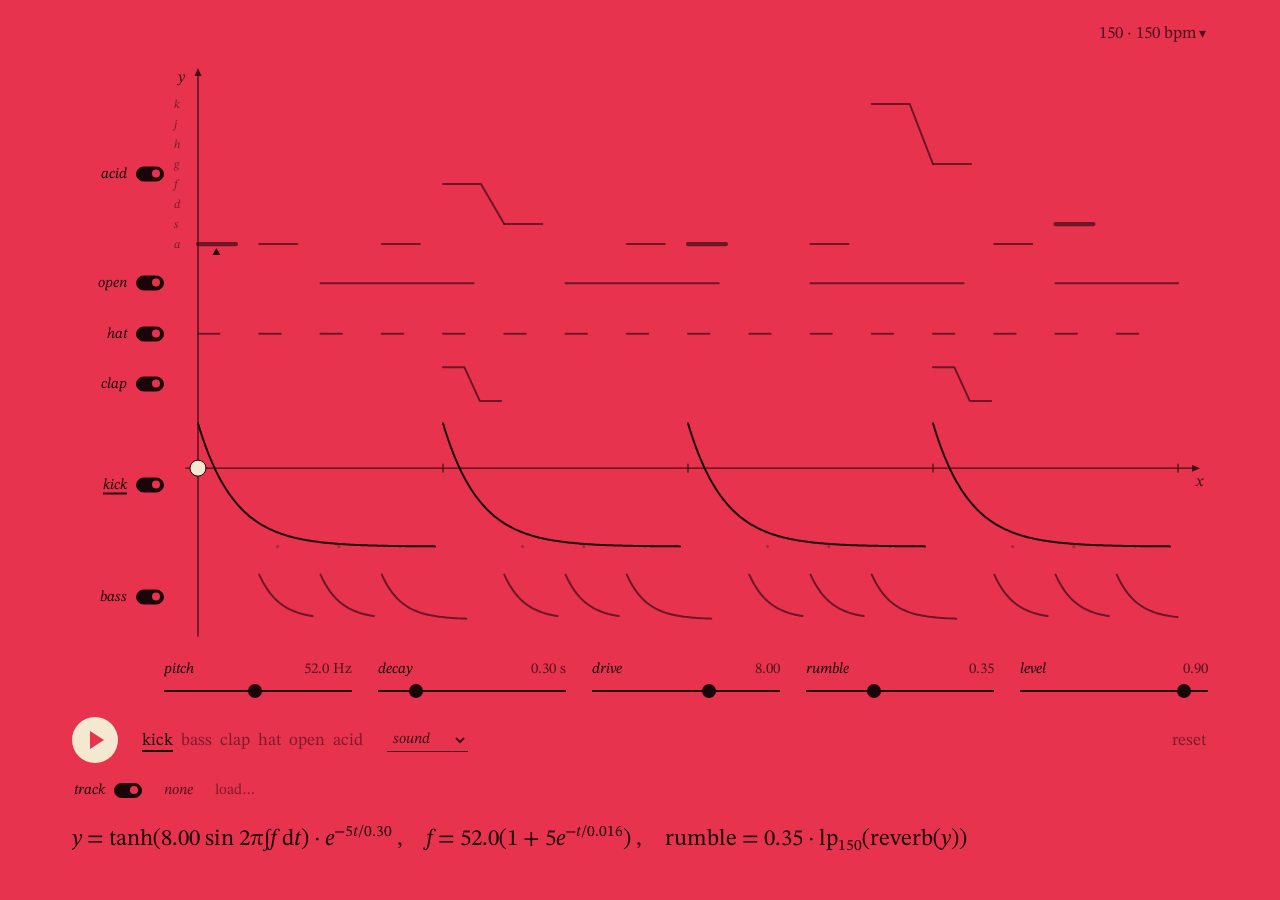
==== index.html @ 1ab675a3 "Background track: load, crop, filter, match the beat - Load an audio file (button or drag and drop);" ====
<!DOCTYPE html>
<html lang="en">
<head>
<meta charset="utf-8">
<meta name="viewport" content="width=device-width,initial-scale=1">
<title>Techno Function Synth</title>
<link href="https://fonts.googleapis.com/css2?family=STIX+Two+Text:ital,wght@0,400;0,600;1,400&display=swap" rel="stylesheet">
<style>
/* Layout idea: one flat colour field, one graph, one formula. Ink on paper, a single dot for time. */
:root{
  --bg:#cfe05e;      /* field, set per scene */
  --ink:#141a05;     /* strokes and text */
  --dot:#e8334f;     /* playhead and play button */
  --faint:rgba(20,26,5,.45);
  --font:"STIX Two Text","Times New Roman",Times,serif;
  color-scheme:light;
}
*{box-sizing:border-box}
html,body{height:100%;margin:0}
body{background:var(--bg);color:var(--ink);font-family:var(--font);font-size:17px;
  display:flex;flex-direction:column;transition:background .4s,color .4s;overflow:auto}
.wrap{flex:1;display:flex;flex-direction:column;gap:14px;width:100%;max-width:1180px;margin:0 auto;padding:18px 22px 22px;min-height:560px}
header,.bar{display:flex;flex-wrap:wrap;align-items:center;gap:6px 22px}
header{position:relative;justify-content:flex-end;min-height:30px}
#menuBtn{opacity:.75;font-variant-numeric:tabular-nums}
#menuBtn::after{content:" ▾";font-size:.8em}
#menuBtn[aria-expanded="true"]{opacity:1}
#menu{position:absolute;top:100%;right:0;z-index:5;background:var(--bg);border:1.5px solid var(--ink);border-radius:6px;padding:12px 16px;display:flex;flex-direction:column;gap:10px;min-width:230px}
#scenes{display:grid;grid-template-columns:1fr 1fr;gap:0 18px}
#scenes button{text-align:left}
#menu .tempo input{flex:1;width:auto}
.sp{flex:1}
button{font:inherit;color:inherit;background:none;border:0;padding:4px 2px;cursor:pointer;opacity:.5}
button:hover{opacity:.8}
button[aria-pressed="true"]{opacity:1;text-decoration:underline;text-underline-offset:5px;text-decoration-thickness:1.5px}
button:focus-visible,input:focus-visible,canvas:focus-visible{outline:1.5px dashed var(--ink);outline-offset:3px}
#play{width:46px;height:46px;border-radius:50%;background:var(--dot);opacity:1;padding:0;display:grid;place-items:center;flex:none}
#play i{display:block;width:0;height:0;border-left:14px solid var(--bg);border-top:9px solid transparent;border-bottom:9px solid transparent;margin-left:4px}
#play.on i{width:14px;height:14px;border:0;background:var(--bg);margin:0}
.tempo{display:flex;align-items:center;gap:10px;font-variant-numeric:tabular-nums}
.tempo input{width:96px}
.tempo span{white-space:nowrap;min-width:4.2em}
main{flex:1;position:relative;min-height:260px;display:flex}
#side{position:relative;width:92px;flex:none}
#plot{position:relative;flex:1;min-width:0}
canvas{position:absolute;inset:0;width:100%;height:100%;cursor:crosshair;touch-action:manipulation}
/* voice toggles: a label and a small pill switch, aligned with each band */
.tg{position:absolute;right:0;transform:translateY(-50%);display:flex;align-items:center;gap:9px;opacity:1;font-style:italic;font-size:15px;padding:2px 0}
.tg[aria-pressed]{text-decoration:none}
.tg .nm{opacity:.4;transition:opacity .2s}
.tg[aria-pressed="true"] .nm{opacity:1}
.tg.sel .nm{text-decoration:underline;text-underline-offset:4px;text-decoration-thickness:1.5px}
.sw{position:relative;width:28px;height:15px;border:1.5px solid var(--ink);border-radius:99px;transition:background .2s;flex:none}
.sw i{position:absolute;top:2px;left:2px;width:8px;height:8px;border-radius:50%;background:var(--ink);transition:transform .2s,background .2s}
.tg[aria-pressed="true"] .sw{background:var(--ink)}
.tg[aria-pressed="true"] .sw i{transform:translateX(13px);background:var(--bg)}
/* sequencer: 16 bars, columns line up with the 16 steps of the graph below */
#seq{display:grid;grid-template-columns:126px repeat(var(--n),minmax(0,56px));row-gap:1px;user-select:none}
#seq[hidden]{display:none}
#bars{display:flex;align-items:center;gap:2px 10px;font-variant-numeric:tabular-nums;padding-left:126px;margin:0 0 -8px;font-size:14px}
#bars span{font-style:italic;opacity:.6;margin-right:2px}
#seq .lab{font-style:italic;text-align:right;padding-right:22px;font-size:13px;line-height:15px;opacity:.75}
#seq .lab.off{opacity:.3}
#seq .num{font-size:12px;opacity:.45;text-align:left;font-variant-numeric:tabular-nums;cursor:pointer;padding:0 0 4px 2px}
#seq .num:hover{opacity:.8}
#seq .num.now{opacity:1;font-weight:600}
#seq .c{height:15px;display:flex;align-items:center;cursor:pointer;padding:0 3px 0 0}
#seq .c::after{content:"";width:3px;height:3px;border-radius:50%;background:var(--ink);opacity:.3;margin-left:1px}
#seq .c.on::after{width:100%;height:3px;border-radius:2px;opacity:.85;margin:0}
#seq .c:hover::after{opacity:.6}
#seq .c.now::after{background:var(--dot);opacity:1}
#seq .num.now{color:var(--dot)}
#seq .row-off .c::after,#seq .c.off::after{opacity:.12}
#formula{font-size:clamp(16px,2.1vw,23px);min-height:2.6em;overflow-x:auto;white-space:nowrap;padding:4px 0}
#formula i{font-style:italic}
#formula sup,#formula sub{font-size:.68em}
.fr{display:inline-flex;flex-direction:column;vertical-align:middle;text-align:center;font-size:.8em;line-height:1.15;margin:0 2px}
.fr span:first-child{border-bottom:1px solid currentColor;padding:0 3px}
#presets{display:flex;flex-wrap:wrap;align-items:center;gap:4px 14px;font-size:15px}
select{font:inherit;font-style:italic;color:inherit;background:transparent;border:0;border-bottom:1.5px solid var(--ink);border-radius:0;padding:3px 2px;cursor:pointer;opacity:.8;max-width:150px}
select:hover,select:focus{opacity:1}
select:focus-visible{outline:1.5px dashed var(--ink);outline-offset:3px}
select option{font-style:normal;color:#111;background:#fff}
#presets span{font-style:italic;opacity:.6;margin-right:-4px}
#presets .gap{width:18px}
[hidden]{display:none!important}
#presets .br{flex-basis:100%;height:0}
#rec.on{opacity:1;color:var(--dot)}
#track{display:flex;flex-direction:column;gap:4px}
.trow{display:flex;align-items:center;gap:6px 20px;flex-wrap:wrap;font-size:15px}
.trow .k{width:130px}
.tgl{display:flex;align-items:center;gap:9px;opacity:1;font-style:italic;text-decoration:none!important}
.tgl .nm{opacity:.4}.tgl[aria-pressed="true"] .nm{opacity:1}
.tgl[aria-pressed="true"] .sw{background:var(--ink)}
.tgl[aria-pressed="true"] .sw i{transform:translateX(13px);background:var(--bg)}
#t-name{font-style:italic;opacity:.7;max-width:220px;overflow:hidden;text-overflow:ellipsis;white-space:nowrap}
#tw{position:static;width:100%;height:56px;cursor:ew-resize;touch-action:none}
#t-info{font-size:13px;opacity:.65;font-variant-numeric:tabular-nums;min-height:1.2em}
#track.empty #tw,#track.empty #t-info,#track.empty .k,#track.empty #t-match,#track.empty #t-clear{display:none}
#knobs{padding-left:92px;display:grid;grid-template-columns:repeat(auto-fit,minmax(150px,1fr));gap:6px 26px}
.k label{display:flex;justify-content:space-between;font-style:italic;font-size:15px}
.k output{font-style:normal;font-variant-numeric:tabular-nums;opacity:.7}
input[type=range]{-webkit-appearance:none;appearance:none;background:transparent;width:100%;height:24px;margin:0;display:block}
input[type=range]::-webkit-slider-runnable-track{height:1.5px;background:var(--ink)}
input[type=range]::-webkit-slider-thumb{-webkit-appearance:none;width:14px;height:14px;border-radius:50%;background:var(--ink);margin-top:-6.5px}
input[type=range]::-moz-range-track{height:1.5px;background:var(--ink)}
input[type=range]::-moz-range-thumb{width:14px;height:14px;border:0;border-radius:50%;background:var(--ink)}
.hint{font-size:14px;color:var(--faint);font-style:italic;margin:0}
</style>
</head>
<body>
<div class="wrap">
  <header>
    <button id="menuBtn" aria-haspopup="true" aria-expanded="false" aria-controls="menu"></button>
    <div id="menu" hidden>
      <div id="scenes" role="group" aria-label="Scene"></div>
      <div class="tempo"><input id="bpm" type="range" min="110" max="160" step="1" aria-label="Tempo"><span id="bpmv"></span></div>
      <div class="tempo"><input id="swing" type="range" min="50" max="72" step="1" aria-label="Swing"><span id="swingv"></span></div>
    </div>
  </header>
  <div id="bars" hidden role="group" aria-label="How many bars in the sequence"><span>sequence</span></div>
  <section id="seq" hidden aria-label="Sequence: which voices play in each bar"></section>

  <main>
    <div id="side" role="group" aria-label="Show or hide voices"></div>
    <div id="plot"><canvas id="cv" tabindex="0" aria-label="Pattern graph. Click to add or remove hits."></canvas></div>
  </main>

  <div id="knobs"></div>

  <div class="bar">
    <button id="play" aria-label="Play"><i></i></button>
    <div id="voices" role="group" aria-label="Voice"></div>
    <div id="presets"></div>
    <span class="sp"></span>
    <button id="new" hidden>new pattern</button>
    <button id="reset" title="forget your changes and load the default patterns and sounds">reset</button>
  </div>

  <section id="track" aria-label="Background track">
    <div class="trow">
      <button class="tgl" id="t-on" aria-pressed="true" title="play the track with the song"><span class="nm">track</span><span class="sw"><i></i></span></button>
      <span id="t-name">none</span>
      <div class="k"><label for="t-filter">filter<output id="t-filterv"></output></label><input id="t-filter" type="range" min="-1" max="1" step=".01"></div>
      <div class="k"><label for="t-level">level<output id="t-levelv"></output></label><input id="t-level" type="range" min="0" max="1" step=".01"></div>
      <button id="t-match" aria-pressed="true" title="change the track's speed so it lines up with the bars">match beat</button>
      <button id="t-load">load…</button>
      <button id="t-clear" title="remove the track">remove</button>
      <input id="t-file" type="file" accept="audio/*" hidden>
    </div>
    <canvas id="tw" aria-label="Track waveform. Drag the two markers to crop."></canvas>
    <div id="t-info"></div>
  </section>
  <div id="formula" aria-live="off"></div>
</div>

<script>
/* ---------- data ---------- */
const TABS=['kick','bass','clap','hat','open','acid'];
const BAND={acid:[.05,.30],open:[.34,.40],hat:[.43,.49],clap:[.52,.58],kick:[.62,.84],bass:[.89,.97]};
const MODES={phrygian:[0,1,3,5,7,8,10,12],minor:[0,2,3,5,7,8,10,12],dorian:[0,2,3,5,7,9,10,12]};
const NOTE=['C','C♯','D','E♭','E','F','F♯','G','A♭','A','B♭','B'];
const hz=m=>440*Math.pow(2,(m-69)/12);       // f = 440 · 2^((n−69)/12)
// TR-808 metal: six square waves at these clashing frequencies (Werner, Abel & Smith 2014)
const METAL=[205.3,304.4,369.6,522.7,540,800];
const DEF={
  kick:[['pitch','pitch',35,70,50,'Hz'],['decay','decay',.1,1.2,.38,'s'],['drive','drive',1,12,2.5,''],['rumble','rumble',0,1,0,''],['level','level',0,1,.9,'']],
  bass:[['cut','cutoff',80,1200,300,'Hz'],['decay','decay',.05,.8,.16,'s'],['level','level',0,1,.6,'']],
  clap:[['tone','tone',600,3000,1100,'Hz'],['decay','decay',.05,.6,.22,'s'],['level','level',0,1,.5,'']],
  hat:[['tone','tone',5000,13000,8500,'Hz'],['decay','decay',.015,.12,.045,'s'],['level','level',0,1,.4,'']],
  open:[['tone','tone',5000,13000,8000,'Hz'],['decay','decay',.1,.8,.3,'s'],['level','level',0,1,.35,'']],
  acid:[['cut','cutoff',100,2000,360,'Hz'],['res','resonance',.5,24,13,''],['env','env mod',0,5000,2400,'Hz'],['decay','decay',.05,.8,.22,'s'],['level','level',0,1,.5,'']]
};
/* Synths for the acid row. Numbers are saved, so the order here never changes; ORDER is what the page shows.
   oct: octave above the root · chord: one note plays this chord (semitones), the old sampled-chord trick
   hold: note lasts the whole step (slide ties it into the next) · set: slider values that suit it */
const SYNTHS=['303','fm bell','pluck','rave stab','supersaw','hoover','dub chord','reese','organ'];
const ORDER=[0,2,6,3,4,5,7,8,1];
const SYN={
  0:{set:{cut:360,res:13,env:2400,decay:.22,level:.5}},
  1:{oct:8,set:{cut:2000,res:1,env:1800,decay:.5,level:.3}},
  2:{oct:4,set:{cut:260,res:9,env:3200,decay:.16,level:.5}},
  3:{oct:4,chord:[0,3,7],set:{cut:700,res:3,env:4200,decay:.2,level:.5}},
  4:{oct:4,hold:1,set:{cut:1500,res:1,env:2500,decay:.5,level:.5}},
  5:{oct:4,hold:1,set:{cut:1400,res:2,env:3000,decay:.3,level:.3}},
  6:{oct:4,chord:[0,3,7,10],set:{cut:320,res:7,env:1500,decay:.4,level:.5}},
  7:{oct:2,hold:1,set:{cut:420,res:4,env:500,decay:.3,level:.36}},
  8:{oct:4,hold:1,set:{cut:2000,res:1,env:0,decay:.2,level:.38}}
};
const defaults=()=>{const p={};for(const v of TABS){p[v]={};for(const d of DEF[v])p[v][d[0]]=d[4]}p.acid.type=0;return p};
const degs=s=>s.c&&s.c.length?s.c:[s.d];          // a step can hold a chord
const clampD=d=>Math.max(0,Math.min(7,d));
const MEL=v=>v==='acid';                // voices that play notes
const ON={};for(const v of TABS)ON[v]=true;       // left switches
const ROWS=['acid','open','hat','clap','kick','bass']; // top to bottom, same as the graph
/* Default 16 bar arrangement: intro, groove, full, break, build, drop. */
const ARR={kick:'xxxxxxxx..xxxxxx',hat:'xxxxxxxxxxxxxxxx',bass:'..xxxxxx..xxxxxx',open:'..xxxxxxxx..xxxx',clap:'....xxxx...xxxxx',acid:'....xxxxxx..xxxx'};

const b=s=>[...s].map(c=>c==='x'?1:0);
const a=s=>s.split(' ').map(t=>t==='-'?null:{d:+t[0],a:t.includes('a'),s:t.includes('s')});
const none='- - - - - - - - - - - - - - - -';
/* Scenes: one per techno style. Tempo, swing (50% straight, 66% triplet), root
   note (MIDI), mode, colours, sound settings and the pattern. */
const SCENES=[
 {name:'150',about:'150 bpm techno: driving distorted kick, rolling bass, acid on top',bpm:150,swing:50,root:28,mode:'phrygian',bg:'#e8334f',ink:'#1a0508',dot:'#f4e9d0',
  set:{kick:{pitch:52,decay:.3,drive:8,rumble:.35},bass:{cut:240,decay:.1},clap:{tone:1300,decay:.18},hat:{tone:10000,decay:.035},acid:{res:17,env:2600,decay:.18,level:.45}},
  pat:{kick:b('x...x...x...x...'),bass:b('.xxx.xxx.xxx.xxx'),clap:b('....x.......x...'),hat:b('xxxxxxxxxxxxxxxx'),open:b('..x...x...x...x.'),acid:a('0a 0 - 0 3s 1 - 0 0a - 0 7s 4 0 1a -')}},
 {name:'detroit',about:'soulful machine funk, swung hats, dorian minor',bpm:128,swing:56,root:29,mode:'dorian',bg:'#1c3fa0',ink:'#f4bfe9',dot:'#7be33a',
  set:{kick:{pitch:52,decay:.32,drive:2},bass:{cut:500},hat:{tone:10000}},
  pat:{kick:b('x...x...x...x...'),bass:b('.xx..xx..xx..xx.'),clap:b('....x.......x...'),hat:b('x.xxx.xxx.xxx.xx'),open:b('..x...x...x...x.'),acid:a(none)}},
 {name:'berlin',about:'dark warehouse: rumbling kick, off-beat bass, phrygian',bpm:134,swing:50,root:30,mode:'phrygian',bg:'#cfe05e',ink:'#141a05',dot:'#e8334f',
  set:{kick:{pitch:46,decay:.45,drive:4,rumble:.55},bass:{cut:200,decay:.14}},
  pat:{kick:b('x...x...x...x...'),bass:b('..x...x...x...x.'),clap:b('............x...'),hat:b('xx.xxx.xxx.xxx.x'),open:b('................'),acid:a(none)}},
 {name:'minimal',about:'less is more: short kick, sparse bass, lots of swing',bpm:125,swing:60,root:33,mode:'minor',bg:'#f3efe4',ink:'#22201c',dot:'#e8334f',
  set:{kick:{pitch:56,decay:.2,drive:1.5},bass:{cut:900,decay:.12},clap:{tone:1500,decay:.12}},
  pat:{kick:b('x...x...x...x...'),bass:b('...x..x....x.x..'),clap:b('....x.......x...'),hat:b('..x...x...x...x.'),open:b('................'),acid:a('- - - - - - - 4 - - - - - - 0a -')}},
 {name:'dub',about:'soft kick, deep sub, endless echo',bpm:120,swing:54,root:26,mode:'minor',bg:'#0f3d3e',ink:'#bde8d8',dot:'#f2c14e',
  set:{kick:{pitch:48,decay:.4,drive:1.5},bass:{cut:160,decay:.35},hat:{tone:7000,level:.3},acid:{cut:500,res:4,env:800,decay:.3,level:.35}},
  pat:{kick:b('x...x...x...x...'),bass:b('x.........x.....'),clap:b('................'),hat:b('xxxxxxxxxxxxxxxx'),open:b('..x...x...x...x.'),acid:a('- - - 0 - - - - - 0 - - - - 0 -')}},
 {name:'acid',about:'a 303 line over a hard 909: turn cutoff and resonance while it plays',bpm:138,swing:52,root:31,mode:'phrygian',bg:'#ee6a3a',ink:'#1d0c05',dot:'#fff3c4',
  set:{kick:{drive:5},acid:{res:16,env:2800}},
  pat:{kick:b('x...x...x...x...'),bass:b('................'),clap:b('....x.......x...'),hat:b('x.xxx.xxx.xxx.xx'),open:b('..x...x...x...x.'),acid:a('0 - 0a 0 - 3s 4 - 0 0a - 7s 4 - 1a 0')}},
 {name:'hard',about:'fast and distorted: pounding kick, rolling bass',bpm:150,swing:50,root:28,mode:'phrygian',bg:'#f2b6e6',ink:'#1b2f8a',dot:'#e8334f',
  set:{kick:{pitch:52,decay:.3,drive:9,rumble:.3},bass:{cut:260,decay:.1}},
  pat:{kick:b('x...x...x...x...'),bass:b('.xxx.xxx.xxx.xxx'),clap:b('....x.......x...'),hat:b('xxxxxxxxxxxxxxxx'),open:b('..x...x...x...x.'),acid:a(none)}},
 {name:'industrial',about:'machines and metal: broken kick, heavy drive',bpm:136,swing:50,root:25,mode:'phrygian',bg:'#9aa0a6',ink:'#111214',dot:'#ff3b1f',
  set:{kick:{pitch:44,decay:.5,drive:11,rumble:.7},clap:{tone:900,decay:.4},hat:{tone:6000}},
  pat:{kick:b('x...x...x..xx...'),bass:b('..x...x...x...x.'),clap:b('....x.......x...'),hat:b('x.x.x.x.x.x.x.x.'),open:b('................'),acid:a(none)}},
 {name:'hypnotic',about:'one short phrase looping until it moves you',bpm:130,swing:52,root:27,mode:'phrygian',bg:'#3b1f5e',ink:'#ffd36e',dot:'#5ef2c2',
  set:{kick:{decay:.42,drive:3,rumble:.45},acid:{res:6,env:1200,decay:.15,cut:400}},
  pat:{kick:b('x...x...x...x...'),bass:b('..x...x...x...x.'),clap:b('................'),hat:b('x.xxx.xxx.xxx.xx'),open:b('..x...x...x...x.'),acid:a('0a - 3 0 - 4 - 0a - 3 0 - 4 - 0a -')}},
 {name:'electro',about:'broken 808 beat, not four on the floor',bpm:128,swing:50,root:28,mode:'minor',bg:'#101820',ink:'#7df9ff',dot:'#ff2e88',
  set:{kick:{pitch:45,decay:.8,drive:1.5},bass:{cut:600,decay:.4}},
  pat:{kick:b('x.....x...x.....'),bass:b('...x......x..x..'),clap:b('....x.......x...'),hat:b('xxx.xxxxxx.xxxx.'),open:b('...............x'),acid:a('- - 0 - - - 7s 4 - - 0a - - - 3 -')}},
 {name:'ambient',about:'deep and slow: half-time kick, long sub',bpm:116,swing:54,root:27,mode:'dorian',bg:'#dfe7f2',ink:'#2a3550',dot:'#e8334f',
  set:{kick:{pitch:46,decay:.45,drive:1.2,level:.7},bass:{cut:180,decay:.7},hat:{level:.25}},
  pat:{kick:b('x.......x.......'),bass:b('x.......x.......'),clap:b('................'),hat:b('..x...x...x...x.'),open:b('................'),acid:a('- - - - 4 - - - - - - 7 - - - -')}}
];
const PICK={1:[12],2:[4,12],4:[0,4,9,12],8:[0,2,4,6,8,10,12,14],16:[...Array(16).keys()]};
let nBars=1;   // sequencer hidden for now: loop one bar, every voice plays
const arrange=s=>{s.arr={};for(const v of TABS)s.arr[v]=PICK[nBars].map(i=>ARR[v][i]==='x'?1:0)};
for(const s of SCENES){s.P=defaults();for(const v in s.set)Object.assign(s.P[v],s.set[v]);arrange(s)}
let scene=SCENES[0],pat=scene.pat,P=scene.P,bpm=scene.bpm,sel='kick';
const SCALE=()=>MODES[scene.mode];
const ROOT=()=>hz(scene.root);

/* ---------- audio ---------- */
let ac,N={},curves={};
// soft clip y = tanh(kx) / tanh(k)
const curve=k=>{k=Math.round(k*4)/4;if(!curves[k]){const c=new Float32Array(1024);for(let i=0;i<1024;i++){const x=i/511.5-1;c[i]=Math.tanh(k*x)/Math.tanh(k)}curves[k]=c}return curves[k]};
const G=v=>{const g=ac.createGain();g.gain.value=v;return g};
const F=(type,f,q)=>{const n=ac.createBiquadFilter();n.type=type;n.frequency.value=f;if(q)n.Q.value=q;return n};
const chain=(...n)=>{for(let i=0;i<n.length-1;i++)n[i].connect(n[i+1]);return n[0]};
// reverb impulse: noise falling 60 dB over rt seconds, h(t) = n(t) · 10^(−3t/rt)
function impulse(rt){const len=ac.sampleRate*rt|0,buf=ac.createBuffer(2,len,ac.sampleRate);
  for(let c=0;c<2;c++){const d=buf.getChannelData(c);for(let i=0;i<len;i++)d[i]=(Math.random()*2-1)*Math.pow(10,-3*i/len)}return buf}

function initAudio(){
  if(ac)return;
  ac=new (window.AudioContext||window.webkitAudioContext)();
  // master: compressor then soft clip, the usual techno bus glue
  const comp=ac.createDynamicsCompressor();comp.threshold.value=-12;comp.ratio.value=4;comp.attack.value=.005;comp.release.value=.12;
  const clip=ac.createWaveShaper();clip.curve=curve(1.5);
  N.master=G(1);N.out=G(.8);chain(N.master,comp,clip,N.out,ac.destination);
  // sidechain bus: everything low ducks when the kick hits
  N.duck=G(1);N.duck.connect(N.master);
  // noise source material
  N.noise=ac.createBuffer(1,ac.sampleRate*2,ac.sampleRate);const d=N.noise.getChannelData(0);for(let i=0;i<d.length;i++)d[i]=Math.random()*2-1;
  // dotted-eighth delay: 60/bpm · 0.75 s
  N.dly=ac.createDelay(1);N.dSend=G(1);const fb=G(.45);
  chain(N.dSend,N.dly,F('highpass',500),G(.5),N.master);N.dly.connect(fb);fb.connect(N.dly);
  // room
  const rv=ac.createConvolver();rv.buffer=impulse(1.6);N.vSend=G(1);chain(N.vSend,rv,F('highpass',600),G(.35),N.master);
  // rumble: kick into reverb, steep lowpass (48 dB), distorted, lowpassed again, ducked
  const rr=ac.createConvolver();rr.buffer=impulse(1.4);const rs=ac.createWaveShaper();rs.curve=curve(5);
  N.rSend=G(1);N.rOut=G(0);chain(N.rSend,rr,F('lowpass',150,.54),F('lowpass',150,1.31),rs,F('lowpass',170,.54),F('lowpass',170,1.31),N.rOut,N.duck);
  // acid: one saw, always running, into a 24 dB resonant lowpass (TB-303 style)
  N.ao=ac.createOscillator();N.ao.type='sawtooth';N.ao.frequency.value=98;
  const as=ac.createWaveShaper();as.curve=curve(2.5);
  N.f1=F('lowpass',400,11);N.f2=F('lowpass',400,.7);N.vca=G(0);N.aLv=G(.5);N.acc=0;
  chain(N.ao,G(.6),N.f1,N.f2,F('highpass',40,.7),as,N.vca,N.aLv,N.duck);const ad=G(.35);N.aLv.connect(ad);ad.connect(N.dSend);
  N.ao.start();
  // background track: lowpass and highpass (one filter knob), level, ducked by the kick like everything else
  N.tLp=F('lowpass',20000,.7);N.tHp=F('highpass',20,.7);N.tLv=G(.6);chain(N.tLp,N.tHp,N.tLv,N.duck);
  // chorus for hoover and supersaw: two short delays, wobbling slowly, left and right
  N.cho=G(1);
  for(const [d,r,pan] of [[.012,.6,-.8],[.019,.83,.8]]){
    const dl=ac.createDelay(.05),lfo=osc('sine',r),lg=G(.003),pn=ac.createStereoPanner();dl.delayTime.value=d;pn.pan.value=pan;
    chain(lfo,lg,dl.delayTime);chain(N.cho,dl,pn,G(.6),N.duck);lfo.start();
  }
  // seven saws that start at different points of their cycle, so a supersaw never begins with a click
  N.saws=[0,.37,.71,.13,.55,.89,.26].map(ph=>{const n=64,re=new Float32Array(n),im=new Float32Array(n);
    for(let k=1;k<n;k++){const a=(k%2?1:-1)/k;re[k]=a*Math.sin(k*ph*6.2832);im[k]=a*Math.cos(k*ph*6.2832)}return ac.createPeriodicWave(re,im)});
  applyParams();
}
function applyParams(){
  if(!ac)return;
  N.rOut.gain.value=P.kick.rumble*2;
  N.f1.Q.value=P.acid.res;N.aLv.gain.value=P.acid.level*.7;
  N.dly.delayTime.value=60/bpm*.75;
  trackParams();
}
function noiseSrc(t,dur){const s=ac.createBufferSource();s.buffer=N.noise;s.loop=true;s.start(t,Math.random());s.stop(t+dur);return s}

function kick(t){
  const p=P.kick,o=ac.createOscillator(),g=G(0),sh=ac.createWaveShaper(),lv=G(p.level);
  sh.curve=curve(p.drive);
  o.frequency.setValueAtTime(p.pitch*6,t);o.frequency.setTargetAtTime(p.pitch,t,.016);   // pitch sweep is the punch
  g.gain.setValueAtTime(0,t);g.gain.linearRampToValueAtTime(1,t+.0015);g.gain.setTargetAtTime(0,t+.012,p.decay/5);
  chain(o,g,sh,lv,N.master);sh.connect(N.rSend);
  o.start(t);o.stop(t+p.decay*1.5+.1);
  const c=noiseSrc(t,.03),cg=G(0);cg.gain.setValueAtTime(.25,t);cg.gain.exponentialRampToValueAtTime(.001,t+.01);
  chain(c,F('bandpass',3500,.8),cg,lv);
  N.duck.gain.cancelScheduledValues(t);N.duck.gain.setTargetAtTime(.15,t,.002);N.duck.gain.setTargetAtTime(1,t+.02,.07);
}
function bass(t){
  const p=P.bass,o=ac.createOscillator(),f=F('lowpass',p.cut,2),g=G(0);
  o.type='sawtooth';o.frequency.value=ROOT();
  f.frequency.setValueAtTime(p.cut*3,t);f.frequency.setTargetAtTime(p.cut,t,.03);
  g.gain.setValueAtTime(0,t);g.gain.linearRampToValueAtTime(1,t+.003);g.gain.setTargetAtTime(0,t+.01,p.decay/3);
  chain(o,f,g,G(p.level),N.duck);o.start(t);o.stop(t+p.decay*2+.1);
}
function clap(t){
  // four hands about 11 ms apart, then the tail, through a 1.1 kHz bandpass (909 circuit)
  const p=P.clap,s=noiseSrc(t,p.decay+.3),g=G(0),lv=G(p.level);
  g.gain.setValueAtTime(0,t);
  for(let k=0;k<4;k++){g.gain.setValueAtTime(k<3?1:.8,t+k*.011);g.gain.linearRampToValueAtTime(.05,t+k*.011+.009)}
  g.gain.setValueAtTime(.75,t+.034);g.gain.setTargetAtTime(0,t+.034,p.decay/5);
  chain(s,F('highpass',500),F('bandpass',p.tone,2),g,lv,N.master);
  const v=G(.5);lv.connect(v);v.connect(N.vSend);const dl=G(.12);lv.connect(dl);dl.connect(N.dSend);
}
function hat(t,p,open){
  // six squares -> bandpass at tone and 3.44 kHz -> highpass; a closed hat chokes the open one
  const bus=G(1),hi=F('bandpass',p.tone*.835,1.2),lo=F('bandpass',3440,1.5),sum=G(1),g=G(0),lv=G(p.level);
  bus.connect(hi);hi.connect(sum);bus.connect(lo);chain(lo,G(.25),sum);
  chain(sum,F('highpass',Math.min(p.tone*.75,7500),.9),g,lv,N.master);
  if(!open&&N.openG){N.openG.gain.cancelScheduledValues(t);N.openG.gain.setTargetAtTime(0,t,.0015);N.openG=null}
  g.gain.setValueAtTime(0,t);g.gain.linearRampToValueAtTime(1,t+.0008);g.gain.setTargetAtTime(0,t+.0008,p.decay/5);
  if(open)N.openG=g;
  const v=G(.12);lv.connect(v);v.connect(N.vSend);
  const n=noiseSrc(t,p.decay+.1),ng=G(.25);n.connect(ng);ng.connect(bus);
  for(const f of METAL){const o=ac.createOscillator(),og=G(.12);o.type='square';o.frequency.value=f;chain(o,og,bus);o.start(t);o.stop(t+p.decay+.1)}
}
function acid(i,t,sd){
  const s=pat.acid[i];if(!s)return;
  if(P.acid.type){
    const y=SYN[P.acid.type],base=ROOT()*y.oct,ds=degs(s);
    // one note on a chord synth plays the whole chord, moved in parallel like a sampled chord
    const semis=ds.length===1&&y.chord?y.chord.map(c=>SCALE()[s.d]+c):ds.map(d=>SCALE()[d]);
    const gate=y.hold?sd*(s.s?1.95:.9):0;
    for(const m of semis)polyNote(t,base*Math.pow(2,m/12),s.a,gate,semis.length);return}
  const p=P.acid,prev=pat.acid[(i+15)%16],next=pat.acid[(i+1)%16],tied=prev&&prev.s;
  const f=ROOT()*2*Math.pow(2,SCALE()[s.d]/12);
  if(tied){N.ao.frequency.cancelScheduledValues(t);N.ao.frequency.setTargetAtTime(f,t,.02)}   // slide: 60 ms glide, no retrigger
  else{
    N.ao.frequency.cancelScheduledValues(t);N.ao.frequency.setValueAtTime(f,t);
    // 303 accent: filter decay is forced to 0.2 s and back-to-back accents stack
    N.acc=s.a?Math.min(2.2,(prev&&prev.a?N.acc*.6:0)+1):0;
    const peak=Math.min(14000,p.cut+p.env*(1+.7*N.acc)),dec=s.a?.2:p.decay;
    for(const n of [N.f1,N.f2]){n.frequency.cancelScheduledValues(t);n.frequency.setValueAtTime(peak,t);n.frequency.setTargetAtTime(p.cut,t,dec/3)}
    N.vca.gain.cancelScheduledValues(t);N.vca.gain.setTargetAtTime(s.a?1:.6,t,.003);
  }
  if(!(s.s&&next))N.vca.gain.setTargetAtTime(0,t+sd*.55,.012);
}
const osc=(type,f)=>{const o=ac.createOscillator();o.type=type;o.frequency.value=f;return o};
/* One note of a polyphonic synth. Sliders: cutoff, resonance, env mod, decay, level.
   gate > 0 means the note is held that long, then released. */
function polyNote(t,f,acc,gate,n){
  const p=P.acid,type=p.type,g=G(0),lv=G(p.level*(acc?1:.7)/Math.sqrt(n)),tail=p.decay*2+.15,end=t+gate+tail;
  const fl=F('lowpass',p.cut,Math.min(p.res,14)*.45+.5),peak=Math.min(15000,p.cut+p.env*(acc?1.5:1));
  const src=[],add=(o,gain,to)=>{src.push(o);if(gain!=null){const og=G(gain);o.connect(og);og.connect(to||fl)}return o};
  const saw=(fr,cents,gain)=>{const o=osc('sawtooth',fr);o.detune.value=cents;return add(o,gain)};
  let out=fl,dly=.3,rev=0,cho=0,atk=.003;
  fl.frequency.setValueAtTime(peak,t);fl.frequency.setTargetAtTime(p.cut,t,p.decay/4);
  if(type===1){                 // FM bell (Chowning): carrier f, modulator 3.5f, brightness dies with the note. Two copies 6 cents apart shimmer.
    out=G(1);
    for(const c of [-3,3]){const car=osc('sine',f),mod=osc('sine',f*3.5),mg=G(0);car.detune.value=c;mod.detune.value=c;
      mg.gain.setValueAtTime(f*3.5*p.env/600,t);mg.gain.setTargetAtTime(f*.3,t,p.decay/3);chain(mod,mg,car.frequency);add(mod);add(car,.5,out)}
    dly=.35;rev=.4;
  }else if(type===2){           // pluck: saw plus a square an octave down, filter snaps shut
    saw(f,0,.6);add(osc('square',f/2),.35);
    fl.frequency.cancelScheduledValues(t);fl.frequency.setValueAtTime(peak,t);fl.frequency.setTargetAtTime(p.cut,t,p.decay/9);
  }else if(type===3){           // rave stab: bright detuned saws and a square, short and loud
    saw(f,-14,.4);saw(f,14,.4);add(osc('square',f),.25);rev=.35;dly=.25;
  }else if(type===4){           // supersaw (JP-8000, Szabo's detune table): 7 saws, spread left to right, highpassed at the note
    const hp=F('highpass',f*.9,.7),OFF=[-.11002,-.06288,-.01952,0,.01991,.06217,.10745];
    OFF.forEach((o,k)=>{const x=osc('sine',f*(1+o*.22)),pn=ac.createStereoPanner();x.setPeriodicWave(N.saws[k]);pn.pan.value=o*7;
      src.push(x);chain(x,G(k===3?.5:.34),pn,hp)});
    hp.connect(fl);atk=.02;rev=.45;dly=.3;cho=.3;
  }else if(type===5){           // hoover (Alpha Juno "What the?"): three octaves of detuned saws that swoop up into the note, heavy chorus
    const os=[];for(const [m,gn] of [[.5,.35],[1,.35],[2,.18]])for(const c of [-18,18])os.push([saw(f*m,c,gn),c]);
    os.push([add(osc('square',f),.2),0]);
    const lfo=add(osc('sine',6)),lg=G(14);lfo.connect(lg);
    for(const [o,c] of os){lg.connect(o.detune);o.detune.setValueAtTime(c-1200,t);o.detune.setTargetAtTime(c,t,.045);o.detune.setTargetAtTime(c-700,t+gate,.12)}
    atk=.01;cho=1;rev=.3;dly=.2;
  }else if(type===6){           // dub chord (Basic Channel): soft detuned saws, filter opens a moment late, then into the echo
    saw(f,-7,.4);saw(f,7,.4);
    fl.frequency.cancelScheduledValues(t);fl.frequency.setValueAtTime(p.cut,t);fl.frequency.linearRampToValueAtTime(peak,t+.04);fl.frequency.setTargetAtTime(p.cut,t+.04,p.decay/3);
    out=F('highpass',220,.7);fl.connect(out);dly=.7;rev=.6;
  }else if(type===7){           // reese: two saws 50 cents apart beat against each other, sine sub underneath
    saw(f,-25,.45);saw(f,25,.45);add(osc('sine',f/2),.5,g);dly=0;
    fl.frequency.cancelScheduledValues(t);fl.frequency.setValueAtTime(p.cut,t);fl.frequency.linearRampToValueAtTime(p.cut+p.env,t+gate*.5+.05);fl.frequency.setTargetAtTime(p.cut,t+gate*.5+.05,.1);
  }else{                        // organ (M1 house organ): four sine drawbars and a key click
    out=G(1);[[1,.5],[2,.35],[3,.14],[4,.1]].forEach(([h,gn])=>add(osc('sine',f*h),gn,out));
    const ck=add(osc('sine',f*6)),cg=G(0);cg.gain.setValueAtTime(.25,t);cg.gain.setTargetAtTime(0,t,.006);chain(ck,cg,out);dly=.2;rev=.15;
  }
  if(out!==fl||type===6)out.connect(g);else fl.connect(g);
  g.gain.setValueAtTime(0,t);g.gain.linearRampToValueAtTime(1,t+atk);
  if(gate){g.gain.setTargetAtTime(.8,t+atk,.08);g.gain.setTargetAtTime(0,t+gate,type===8?.012:p.decay/5)}
  else g.gain.setTargetAtTime(0,t+atk,type===1?p.decay/2:p.decay/4);
  chain(g,lv,N.duck);
  for(const [amt,to] of [[dly,N.dSend],[rev,N.vSend],[cho,N.cho]])if(amt){const x=G(amt);lv.connect(x);x.connect(to)}
  for(const x of src){x.start(t);x.stop(end)}
}
const live=(v,bar)=>ON[v]&&!!scene.arr[v][bar%nBars];   // a voice sounds if its switch is on and its bar is lit
function fire(i,t,bar){
  const sd=60/bpm/4;
  if(pat.kick[i]&&live('kick',bar))kick(t);
  if(pat.bass[i]&&live('bass',bar))bass(t);
  if(pat.clap[i]&&live('clap',bar))clap(t);
  if(pat.hat[i]&&live('hat',bar))hat(t,P.hat,false);
  if(pat.open[i]&&live('open',bar))hat(t,P.open,true);
  if(live('acid',bar))acid(i,t,sd);
}

/* ---------- clock: schedule 100 ms ahead on the audio clock, poll every 25 ms ----------
   swing pushes every second 16th late by (swing − 50%) · 2 · one step */
let playing=false,step=0,bar=0,nextBar=null,nextT=0,timer,queue=[];
/* ---------- background track ----------
   An audio file that plays with the song. Crop it with the two markers on the waveform.
   match beat: if the track has a steady beat, speed = song bpm / track bpm.
   Otherwise the speed is nudged (at most ~15%) so the crop lasts a whole number of bars.
   filter knob x: left of centre lowpass 20000·(1/100)^(−x) Hz, right of centre highpass 20·200^x Hz. */
const TR={on:true,a:0,b:0,filter:0,level:.6,match:true,buf:null,name:'',peaks:null,bpm:0,src:null,t0:0,rate:1,bar:0};
function trackPlan(){
  const len=TR.b-TR.a,barLen=240/bpm;let rate=1,n=Math.max(1,Math.ceil(len/barLen-.01));
  if(TR.match){
    if(TR.bpm){rate=bpm/TR.bpm;while(rate>1.42)rate/=2;while(rate<.71)rate*=2;n=Math.max(1,Math.round(len/rate/barLen))}
    else{const k=Math.max(1,Math.round(len/barLen)),r=len/(k*barLen);if(r>.85&&r<1.18){rate=r;n=k}}
  }
  return {rate,n};
}
function trackFire(t){
  if(!TR.buf||!TR.on||TR.b-TR.a<.05){TR.bar++;return}
  const {rate,n}=trackPlan();
  if(TR.bar++%n)return;
  if(TR.src)try{TR.src.stop(t)}catch(e){}
  const s=ac.createBufferSource();s.buffer=TR.buf;s.playbackRate.value=rate;s.connect(N.tLp);s.start(t,TR.a,TR.b-TR.a);
  TR.src=s;TR.t0=t;TR.rate=rate;
}
function trackStop(){if(TR.src)try{TR.src.stop()}catch(e){}TR.src=null}
function trackParams(){
  if(!ac)return;const x=TR.filter,now=ac.currentTime;
  N.tLp.frequency.setTargetAtTime(x<0?20000*Math.pow(.01,-x):20000,now,.02);
  N.tHp.frequency.setTargetAtTime(x>0?20*Math.pow(200,x):20,now,.02);
  N.tLv.gain.setTargetAtTime(TR.level,now,.02);
}
/* tempo of a clip: loudness jumps every ~12 ms, then find the gap between jumps that repeats most (70–180 bpm).
   Returns 0 when nothing repeats clearly, e.g. speech. */
function detectBpm(buf,a,b){
  const sr=buf.sampleRate,d=buf.getChannelData(0),hop=512,i0=a*sr|0,i1=Math.min(b,a+60)*sr|0,n=(i1-i0)/hop|0;if(n<400)return 0;
  const e=new Float32Array(n);for(let k=0;k<n;k++){let x=0;for(let j=0;j<hop;j++){const v=d[i0+k*hop+j];x+=v*v}e[k]=Math.log(1e-6+x)}
  const fl=new Float32Array(n);let m=0;for(let k=1;k<n;k++){fl[k]=Math.max(0,e[k]-e[k-1]);m+=fl[k]}m/=n;for(let k=0;k<n;k++)fl[k]-=m;
  const fr=sr/hop,ac0=(lag)=>{let x=0;for(let k=lag;k<n;k++)x+=fl[k]*fl[k-lag];return x/(n-lag)},z=ac0(0);
  let best=0,bl=0;for(let lag=Math.floor(fr*60/180);lag<=Math.ceil(fr*60/70);lag++){const v=ac0(lag)+.5*ac0(lag*2);if(v>best){best=v;bl=lag}}
  TR.conf=best/z;if(!bl||TR.conf<BEAT_CONF)return 0;
  // refine between neighbouring lags
  const y0=ac0(bl-1),y1=ac0(bl),y2=ac0(bl+1),off=(y0-y2)/(2*(y0-2*y1+y2)||1);
  return Math.round(60*fr/(bl+off)*10)/10;
}
const BEAT_CONF=.3;
function tick(){
  const sd=60/bpm/4;
  while(nextT<ac.currentTime+.1){
    if(step===0)trackFire(nextT);
    const sw=step%2?(scene.swing/100-.5)*2*sd:0;fire(step,nextT+sw,bar);queue.push({s:step,b:bar,t:nextT});nextT+=sd;
    if(++step===16){step=0;bar=nextBar!=null?nextBar:(bar+1)%nBars;nextBar=null}
  }
  timer=setTimeout(tick,25);
}
function toggle(){
  initAudio();
  if(playing){clearTimeout(timer);playing=false;queue=[];trackStop();N.vca.gain.cancelScheduledValues(0);N.vca.gain.setTargetAtTime(0,ac.currentTime,.01)}
  else{ac.resume();TR.bar=0;step=0;bar=nextBar!=null?nextBar:0;nextBar=null;nextT=ac.currentTime+.06;playing=true;tick()}
  const pb=document.getElementById('play');pb.classList.toggle('on',playing);pb.setAttribute('aria-label',playing?'Stop':'Play');
}

/* ---------- graph ---------- */
const cv=document.getElementById('cv'),cx=cv.getContext('2d');
let W=0,H=0,L=34,R=30,T=14,B=10;
new ResizeObserver(()=>{const r=cv.getBoundingClientRect(),d=devicePixelRatio||1;W=r.width;H=r.height;cv.width=W*d;cv.height=H*d;cx.setTransform(d,0,0,d,0,0);placeSide()}).observe(cv);
const X=i=>L+i*(W-L-R)/16,Y=n=>T+n*(H-T-B);
const noteY=(v,d)=>Y(BAND[v][1])-(d/7)*(Y(BAND[v][1])-Y(BAND[v][0]));
const acidY=d=>noteY('acid',d);
function draw(){
  requestAnimationFrame(draw);if(!W)return;
  cx.clearRect(0,0,W,H);
  const ink=scene.ink,sw=X(1)-X(0),sd=60/bpm/4;
  cx.strokeStyle=cx.fillStyle=ink;cx.lineCap='round';cx.lineJoin='round';
  // axes
  cx.globalAlpha=.8;cx.lineWidth=1.2;const ax=Y(.70);
  cx.beginPath();cx.moveTo(X(0)-12,ax);cx.lineTo(X(16)+16,ax);cx.moveTo(X(0),Y(1));cx.lineTo(X(0),T);cx.stroke();
  cx.beginPath();cx.moveTo(X(16)+22,ax);cx.lineTo(X(16)+14,ax-3.5);cx.lineTo(X(16)+14,ax+3.5);cx.fill();
  cx.beginPath();cx.moveTo(X(0),T-8);cx.lineTo(X(0)-3.5,T);cx.lineTo(X(0)+3.5,T);cx.fill();
  cx.beginPath();for(let i=4;i<=16;i+=4){cx.moveTo(X(i),ax-4);cx.lineTo(X(i),ax+4)}cx.stroke();
  cx.font='italic 16px "STIX Two Text",Times,serif';cx.fillText('x',X(16)+18,ax+18);cx.fillText('y',X(0)-20,T+6);

  let cur=null;
  if(playing&&ac){const now=ac.currentTime;while(queue.length>1&&queue[1].t<=now)queue.shift();if(queue.length&&queue[0].t<=now)cur=queue[0].b}
  if(cur!==shownBar){shownBar=cur;for(const el of document.querySelectorAll('#seq [data-b]'))el.classList.toggle('now',+el.dataset.b===cur)}
  for(const v of ROWS){
    if(!ON[v])continue;
    const [b0,b1]=BAND[v],top=Y(b0),bot=Y(b1),mid=(top+bot)/2,on=v===sel,resting=cur!=null&&!scene.arr[v][cur%nBars];
    // faint grid for the selected voice shows where a click lands
    if(on){cx.globalAlpha=.28;for(let i=0;i<16;i++){if(MEL(v)){for(let d=0;d<8;d++)dotAt(X(i)+sw*.3,noteY(v,d),1.3)}else if(!pat[v][i])dotAt(X(i)+sw*.3,v==='kick'||v==='bass'?bot:mid,1.6)}}
    cx.globalAlpha=resting?.16:on?1:.6;cx.lineWidth=2;
    for(let i=0;i<16;i++){
      const s=pat[v][i];if(!s)continue;const x=X(i);
      cx.beginPath();
      if(v==='kick'||v==='bass'){
        const tc=(v==='kick'?P.kick.decay/5:P.bass.decay/3)/sd;let len=v==='kick'?4:1.4;
        for(let j=1;j<=4;j++)if(pat[v][(i+j)%16]){len=Math.min(len,j-.12);break}
        len=Math.min(len,16-i);
        for(let u=0;u<=len;u+=.03){const y=bot-(bot-top)*Math.exp(-u/tc);u?cx.lineTo(x+u*sw,y):cx.moveTo(x,y)}
      }else if(v==='hat'||v==='open'){
        const l=Math.min(Math.max(P[v].decay/sd,.18),v==='open'?2.5:.8);cx.moveTo(x,mid);cx.lineTo(Math.min(x+l*sw,X(16)),mid);
      }else if(v==='clap'){
        cx.moveTo(x,top);cx.lineTo(x+sw*.35,top);cx.lineTo(x+sw*.6,bot);cx.lineTo(x+sw*(.6+Math.min(P.clap.decay/sd,1)*.35),bot);
      }else{
        const nx=pat[v][(i+1)%16],ny=d=>noteY(v,d);cx.lineWidth=s.a?4.2:2;
        const len=s.s&&SYN[P.acid.type]&&SYN[P.acid.type].hold?1:.62;
        for(const d of degs(s)){const y=ny(d);cx.moveTo(x,y);cx.lineTo(x+sw*len,y)}
        const y=ny(s.d);if(s.s&&nx&&i<15){cx.moveTo(x+sw*.62,y);cx.lineTo(x+sw,ny(nx.d))}else if(s.s){cx.moveTo(x+sw*.62,y);cx.lineTo(x+sw*.95,y)}
      }
      cx.stroke();
    }
  }
  // keyboard: letters a–k beside the scale rows, caret under the step the keys write to
  const kv=keyVoice();
  if(kv){
    cx.globalAlpha=.5;cx.font='italic 12px "STIX Two Text",Times,serif';
    for(let d=0;d<8;d++)cx.fillText(KEYS[d],X(0)-24,noteY(kv,d)+4);
    const x=X(kc)+sw*.3,y=Y(BAND[kv][1])+9;cx.globalAlpha=.9;cx.beginPath();cx.moveTo(x,y-5);cx.lineTo(x-4,y+2);cx.lineTo(x+4,y+2);cx.fill();
  }
  // ghost: where a click would land
  if(hover&&!drag){
    const {i,v,d}=hover,[b0,b1]=BAND[v],x=X(i)+sw*.3;
    const y=MEL(v)?noteY(v,d):v==='kick'||v==='bass'?Y(b1):(Y(b0)+Y(b1))/2;
    const has=MEL(v)?pat[v][i]&&degs(pat[v][i]).includes(d):pat[v][i];
    cx.globalAlpha=.55;cx.lineWidth=1.2;cx.beginPath();cx.arc(x,y,has?7:5,0,7);cx.stroke();
    if(MEL(v)&&!pat[v][i]){cx.globalAlpha=.6;cx.font='italic 12px "STIX Two Text",Times,serif';cx.fillText(NOTE[(scene.root+SCALE()[d])%12],x+9,y-6)}
  }
  // playhead
  let pos=0;
  if(playing&&ac){const now=ac.currentTime;while(queue.length>1&&queue[1].t<=now)queue.shift();
    if(queue.length&&queue[0].t<=now)pos=queue[0].s+Math.min((now-queue[0].t)/sd,1)}
  const px=X(pos);cx.globalAlpha=.18;cx.lineWidth=1;cx.beginPath();cx.moveTo(px,T);cx.lineTo(px,Y(1));cx.stroke();
  cx.globalAlpha=1;cx.fillStyle=scene.dot;cx.beginPath();cx.arc(px,ax,8,0,7);cx.fill();
  cx.strokeStyle=ink;cx.lineWidth=1;cx.stroke();
}
function dotAt(x,y,r){cx.beginPath();cx.arc(x,y,r,0,7);cx.fill()}
let shownBar=-1;
// keep the switches level with their bands
function placeSide(){for(const el of $('side').children){const [b0,b1]=BAND[el.dataset.v];el.style.top=Y((b0+b1)/2)+'px'}}

/* ---------- editing on the graph ----------
   click empty: add · click a note: remove · drag a note: move it (up/down = pitch, sideways = time)
   drag across empty steps: paint · shift-click: accent · alt-click: slide */
let drag=null,hover=null;
function hit(e){
  const r=cv.getBoundingClientRect(),x=e.clientX-r.left,y=e.clientY-r.top;
  const i=Math.floor((x-L)/((W-L-R)/16));if(i<0||i>15)return null;
  const n=(y-T)/(H-T-B);let v=null,best=9;
  for(const k in BAND){if(!ON[k])continue;const [b0,b1]=BAND[k],d=n<b0?b0-n:n>b1?n-b1:0;if(d<best){best=d;v=k}}
  if(!v)return null;
  const [b0,b1]=BAND[v],d=Math.max(0,Math.min(7,Math.round((b1-n)/(b1-b0)*7)));
  return {i,v,d};
}
function preview(v,i){
  if(!ac||playing)return;const t=ac.currentTime+.01;ac.resume();
  ({kick,bass,clap,hat:t=>hat(t,P.hat,false),open:t=>hat(t,P.open,true),acid:t=>{acid(i,t,60/bpm/4);N.vca.gain.setTargetAtTime(0,t+.25,.012)}})[v](t);
}
cv.addEventListener('contextmenu',e=>e.preventDefault());
cv.addEventListener('pointerdown',e=>{
  const h=hit(e);if(!h)return;
  initAudio();
  const {i,v,d}=h;
  if(v!==sel)select(v);
  cv.setPointerCapture(e.pointerId);
  if(MEL(v)){
    kc=i;
    const s=pat[v][i];
    if(s&&(e.shiftKey||e.altKey)){if(e.shiftKey)s.a=!s.a;else s.s=!s.s;preview(v,i);return}
    if(s&&e.button===2){pat[v][i]=null;return}
    if(s){const snap=pat[v].slice();snap[i]=null;drag={mode:'move',v,at:i,d:s.d,moved:false,note:s,snap};return}
    pat[v][i]={d,a:e.shiftKey,s:e.altKey};preview(v,i);
    drag={mode:'paint',v,at:i};
  }else{
    const val=e.button===2?0:pat[v][i]?0:1;
    pat[v][i]=val;if(val)preview(v,i);
    drag={mode:'paint',v,val,at:i};
  }
});
cv.addEventListener('pointermove',e=>{
  const h=hit(e);
  hover=drag?null:h;
  cv.style.cursor=drag&&drag.mode==='move'?'grabbing':h&&MEL(h.v)&&pat[h.v][h.i]?'grab':'crosshair';
  if(!drag||!h)return;
  if(drag.mode==='move'){
    if(h.i===drag.at&&h.d===drag.d)return;
    // notes the drag passes over come back; only the drop spot is replaced
    if(h.v!==drag.v)return;
    const note=drag.note,dd=h.d-note.d;note.d=h.d;if(note.c)note.c=note.c.map(x=>clampD(x+dd));
    for(let k=0;k<16;k++)pat[drag.v][k]=drag.snap[k];
    pat[drag.v][h.i]=note;
    if(h.d!==drag.d)preview(drag.v,h.i);
    drag.at=h.i;drag.d=h.d;drag.moved=true;
  }else if(MEL(drag.v)){
    if(h.v!==drag.v)return;
    const s=pat[drag.v][h.i];
    if(h.i===drag.at){if(s&&s.d!==h.d){s.d=h.d;delete s.c;preview(drag.v,h.i)}}   // same step: retune while dragging
    else if(!s){pat[drag.v][h.i]={d:h.d,a:false,s:false};preview(drag.v,h.i)}
    drag.at=h.i;
  }else if(h.v===drag.v&&h.i!==drag.at){
    pat[drag.v][h.i]=drag.val;drag.at=h.i;
  }
});
const endDrag=()=>{if(drag&&drag.mode==='move'&&!drag.moved)pat[drag.v][drag.at]=null;drag=null};
cv.addEventListener('pointerup',endDrag);
cv.addEventListener('pointercancel',()=>{drag=null});
cv.addEventListener('pointerleave',()=>{hover=null});

/* ---------- presets ----------
   SOUNDS change the selected voice's sliders. TUNES are acid lines written as
   scale degree (0 = root … 7 = octave), a = accent, s = slide, - = rest. */
const SOUNDS={
  kick:{'909':{pitch:52,decay:.35,drive:2.5,rumble:0},'808 boom':{pitch:46,decay:1.1,drive:1.2,rumble:0},'rumble':{pitch:46,decay:.45,drive:4,rumble:.6},'hard':{pitch:52,decay:.3,drive:9,rumble:.3},'gabber':{pitch:58,decay:.5,drive:12,rumble:0},'tick':{pitch:60,decay:.15,drive:1.5,rumble:0}},
  bass:{'tight':{cut:260,decay:.1},'warm':{cut:500,decay:.2},'sub':{cut:120,decay:.4},'long':{cut:300,decay:.7}},
  clap:{'909':{tone:1100,decay:.22},'tight':{tone:1500,decay:.1},'big':{tone:950,decay:.5}},
  hat:{'808':{tone:8500,decay:.045},'bright':{tone:11500,decay:.035},'dark':{tone:6000,decay:.06}},
  open:{'short':{tone:9000,decay:.15},'808':{tone:8000,decay:.3},'long':{tone:9000,decay:.7}},
  acid:{'classic':{cut:360,res:13,env:2400,decay:.22},'squelch':{cut:250,res:20,env:4000,decay:.35},'mellow':{cut:500,res:6,env:1200,decay:.3},'screaming':{cut:700,res:24,env:5000,decay:.45},'dark':{cut:150,res:16,env:1500,decay:.15}}
};
const TUNES={
  classic:'0 - 0a 0 - 3s 4 - 0 0a - 7s 4 - 1a 0',
  rolling:'0 0 7 0 0 0a 7 0 0 0 7s 5 0 0a 3 0',
  squelch:'0a 0s 0 - 0a 0s 1 - 0a 0s 0 - 3a 3s 1 -',
  hypnotic:'0a - 3 0 - 4 - 0a - 3 0 - 4 - 0a -',
  rave:'0a 0 7 0 5s 3 0a 0 7 0 5s 3 1a 0 3 0',
  chicago:'0 0a 0 0s 7 0 0a 3 0 0 0a 5s 3 0 1 0',
  walking:'0 1 3 1 0 1a 3 4 3 1 0 1s 3 5 4a 3',
  octaves:'0 7 0 7a 0 7 0 7s 0 7 0 7a 3 7 4 7s',
  minimal:'- - 0 - - - - 4a - - 0 - - - - -'
};
function renderPresets(){
  const opt=(v,t,on)=>`<option value="${v}"${on?' selected':''}>${t}</option>`;
  let h='';
  if(sel==='acid')h+=`<select id="p-synth" aria-label="Synth">`+ORDER.map(k=>opt(k,SYNTHS[k],P.acid.type===k)).join('')+`</select>`;
  if(sel!=='acid'||!P.acid.type)h+=`<select id="p-sound" aria-label="Sound preset">`+opt('','sound',1)+Object.keys(SOUNDS[sel]).map(k=>opt(k,k)).join('')+`</select>`;
  if(MEL(sel))h+=`<select id="p-tune" aria-label="Tune">`+opt('','tune',1)+Object.keys(TUNES).map(k=>opt(k,k)).join('')+`</select>`;
  $('presets').innerHTML=h;
  const on=(id,fn)=>{const el=$(id);if(el)el.onchange=()=>{if(el.value!=='')fn(el.value);el.blur()}};
  on('p-synth',k=>{P.acid.type=+k;Object.assign(P.acid,SYN[P.acid.type].set);applyParams();if(ac)N.vca.gain.setTargetAtTime(0,ac.currentTime,.01);select('acid');preview('acid',pat.acid.findIndex(Boolean))});
  on('p-sound',k=>{Object.assign(P[sel],SOUNDS[sel][k]);select(sel);applyParams();preview(sel,pat[sel].findIndex(Boolean));if($('p-sound'))$('p-sound').value=k});
  on('p-tune',k=>{a(TUNES[k]).forEach((n,i)=>pat.acid[i]=n)});
}

/* ---------- formula and controls ---------- */
const fmt=v=>v>=100?Math.round(v):v>=10?v.toFixed(1):v.toFixed(2);
const fr=(a,b)=>`<span class="fr"><span>${a}</span><span>${b}</span></span>`;
const FORM={
  kick:p=>`<i>y</i> = tanh(${fmt(p.drive)} sin 2π∫<i>f</i> d<i>t</i>) · <i>e</i><sup>−5<i>t</i>/${fmt(p.decay)}</sup> ,&emsp;<i>f</i> = ${fmt(p.pitch)}(1 + 5<i>e</i><sup>−<i>t</i>/0.016</sup>) ,&emsp;rumble = ${fmt(p.rumble)} · lp<sub>150</sub>(reverb(<i>y</i>))`,
  bass:p=>`<i>y</i> = lp<sub>${fmt(p.cut)}</sub>(saw(${fmt(ROOT())}<i>t</i>)) · <i>e</i><sup>−3<i>t</i>/${fmt(p.decay)}</sup> · (1 − 0.85 kick)`,
  clap:p=>`<i>y</i> = bp<sub>${fmt(p.tone)}</sub>(noise) · [ Σ<sub><i>k</i>=0..3</sub> (1 − (<i>t</i> − 0.011<i>k</i>)/0.009)<sub>+</sub> + 0.75<i>e</i><sup>−5(<i>t</i>−0.034)/${fmt(p.decay)}</sup> ]`,
  hat:p=>`<i>y</i> = hp( bp<sub>${fmt(p.tone*.835)}</sub>(<i>m</i>) + ¼ bp<sub>3440</sub>(<i>m</i>) ) · <i>e</i><sup>−5<i>t</i>/${fmt(p.decay)}</sup> ,&emsp;<i>m</i> = Σ<sub><i>k</i>=1..6</sub> sq(<i>f<sub>k</sub>t</i>) ,&emsp;<i>f</i> = 205, 304, 370, 523, 540, 800`,
  acid:p=>p.type?SYNTHF[p.type](p):`<i>y</i> = lp<sup>4</sup><sub><i>c</i>(<i>t</i>)</sub>(saw(${fmt(ROOT()*2)} · 2<sup>${fr('<i>n</i>','12')}</sup><i>t</i>)) ,&emsp;<i>c</i>(<i>t</i>) = ${fmt(p.cut)} + ${fmt(p.env)}<i>e</i><sup>−3<i>t</i>/${fmt(p.decay)}</sup> ,&emsp;<i>Q</i> = ${fmt(p.res)}`
};
FORM.open=FORM.hat;
const env=p=>`<i>e</i><sup>−4<i>t</i>/${fmt(p.decay)}</sup>`;
const lpc=p=>`lp<sub>${fmt(p.cut)} + ${fmt(p.env)}<i>e</i><sup>−4<i>t</i>/${fmt(p.decay)}</sup></sub>`;
const cents=c=>`2<sup>${c}/1200</sup>`;
const SYNTHF={
  1:p=>`<i>y</i> = sin(2π<i>ft</i> + <i>I</i>(<i>t</i>) sin(2π·3.5<i>ft</i>)) · <i>e</i><sup>−2<i>t</i>/${fmt(p.decay)}</sup> ,&emsp;<i>I</i>(<i>t</i>) = ${fmt(p.env/600)}<i>e</i><sup>−3<i>t</i>/${fmt(p.decay)}</sup>`,
  2:p=>`<i>y</i> = lp<sub>${fmt(p.cut)} + ${fmt(p.env)}<i>e</i><sup>−9<i>t</i>/${fmt(p.decay)}</sup></sub>(saw(<i>f</i>) + ½ sq(<i>f</i>/2)) · ${env(p)}`,
  3:p=>`<i>y</i> = Σ<sub><i>n</i> ∈ {0,3,7}</sub> ${lpc(p)}(saw(<i>f<sub>n</sub></i>·${cents('±14')}) + ½ sq(<i>f<sub>n</sub></i>)) · ${env(p)} ,&emsp;<i>f<sub>n</sub></i> = <i>f</i>·2<sup><i>n</i>/12</sup>`,
  4:p=>`<i>y</i> = ${lpc(p)}( hp<sub><i>f</i></sub> Σ<sub><i>k</i>=1..7</sub> saw(<i>f</i>(1 + 0.22<i>o<sub>k</sub></i>)) ) ,&emsp;<i>o</i> = 0, ±0.0195, ±0.0629, ±0.1100`,
  5:p=>`<i>y</i> = chorus( ${lpc(p)}( Σ<sub><i>m</i> ∈ {½,1,2}</sub> saw(<i>m f</i>·${cents('±18')}·<i>g</i>(<i>t</i>)) ) ) ,&emsp;<i>g</i>(<i>t</i>) = 2<sup>−<i>e</i><sup>−<i>t</i>/0.045</sup></sup>`,
  6:p=>`<i>y</i> = echo( hp<sub>220</sub> Σ<sub><i>n</i> ∈ {0,3,7,10}</sub> lp<sub><i>c</i>(<i>t</i>)</sub>(saw(<i>f<sub>n</sub></i>·${cents('±7')})) · <i>e</i><sup>−5<i>t</i>/${fmt(p.decay)}</sup> ) ,&emsp;<i>c</i> = ${fmt(p.cut)} → ${fmt(p.cut+p.env)} → ${fmt(p.cut)}`,
  7:p=>`<i>y</i> = lp<sub>${fmt(p.cut)}</sub>(saw(<i>f</i>·${cents('−25')}) + saw(<i>f</i>·${cents('+25')})) + ½ sin(2π·<i>f</i>/2·<i>t</i>) ,&emsp;beat = ${fmt(ROOT()*2*(Math.pow(2,25/1200)-Math.pow(2,-25/1200)))} Hz`,
  8:p=>`<i>y</i> = 0.5 sin(2π<i>ft</i>) + 0.35 sin(2π·2<i>ft</i>) + 0.14 sin(2π·3<i>ft</i>) + 0.1 sin(2π·4<i>ft</i>) + click`
};
const KEYS='asdfghjk';                    // computer keyboard → scale degrees 0–7
let kc=0;                                 // the step the keys write to
const keyVoice=()=>ON.acid?'acid':null;
const $=id=>document.getElementById(id);
function formula(){$('formula').innerHTML=FORM[sel](P[sel])}
function select(v){
  sel=v;
  for(const el of $('voices').children)el.setAttribute('aria-pressed',el.dataset.v===v);
  for(const el of $('side').children)el.classList.toggle('sel',el.dataset.v===v);
  const show=(k,x)=>fmt(x);
  $('knobs').innerHTML=DEF[v].map(d=>`<div class="k"><label for="k-${d[0]}">${d[1]}<output id="o-${d[0]}">${show(d[0],P[v][d[0]])} ${d[5]}</output></label><input id="k-${d[0]}" type="range" min="${d[2]}" max="${d[3]}" step="${(d[3]-d[2])/200}" value="${P[v][d[0]]}"></div>`).join('');
  for(const d of DEF[v])$('k-'+d[0]).oninput=e=>{P[v][d[0]]=+e.target.value;$('o-'+d[0]).textContent=show(d[0],P[v][d[0]])+' '+d[5];formula();applyParams()};
  formula();renderPresets();
}
function setScene(s){
  scene=s;pat=s.pat;P=s.P;bpm=s.bpm;
  const st=document.documentElement.style;st.setProperty('--bg',s.bg);st.setProperty('--ink',s.ink);st.setProperty('--dot',s.dot);
  st.setProperty('--faint',s.ink+'99');
  for(const el of $('scenes').children)el.setAttribute('aria-pressed',el.textContent===s.name);
  $('menuBtn').textContent=s.name+' · '+bpm+' bpm';
  $('bpm').value=bpm;$('bpmv').textContent=bpm+' bpm';$('swing').value=s.swing;$('swingv').textContent='swing '+s.swing+'%';
  applyParams();select(sel);renderSeq();
}
const rnd=p=>Math.random()<p;
function randomise(v){
  const o=pat[v];
  for(let i=0;i<16;i++){
    if(v==='kick')o[i]=i%4===0?1:(i===14||i===11)&&rnd(.25)?1:0;
    else if(v==='bass')o[i]=i%4===0?0:rnd(.75)?1:0;
    else if(v==='clap')o[i]=i===4||i===12?1:rnd(.06)?1:0;
    else if(v==='hat')o[i]=rnd(.6)?1:0;
    else if(v==='open')o[i]=i%4===2?(rnd(.85)?1:0):rnd(.05)?1:0;
    else o[i]=rnd(.65)?{d:[0,0,0,0,0,1,2,3,4,5,6,7][Math.random()*12|0],a:rnd(.3),s:rnd(.25)}:null;
  }
}

$('scenes').innerHTML=SCENES.map(s=>`<button>${s.name}</button>`).join(' ');
[...$('scenes').children].forEach((el,i)=>el.onclick=()=>setScene(SCENES[i]));
$('voices').innerHTML=TABS.map(v=>`<button data-v="${v}">${v}</button>`).join(' ');
for(const el of $('voices').children)el.onclick=()=>select(el.dataset.v);
$('bpm').oninput=e=>{bpm=scene.bpm=+e.target.value;$('bpmv').textContent=bpm+' bpm';$('menuBtn').textContent=scene.name+' · '+bpm+' bpm';trackUI();applyParams()};
$('play').onclick=toggle;
const menu=open=>{$('menu').hidden=!open;$('menuBtn').setAttribute('aria-expanded',open)};
$('menuBtn').onclick=()=>menu($('menu').hidden);
addEventListener('pointerdown',e=>{if(!$('menu').hidden&&!e.target.closest('header'))menu(false)});
addEventListener('keydown',e=>{if(e.key==='Escape')menu(false)});
$('swing').oninput=e=>{scene.swing=+e.target.value;$('swingv').textContent='swing '+scene.swing+'%'};

/* autosave: patterns, sounds, sequence and switches stay after a reload */
const KEY='techno-function-synth';
function save(){if(resetting)return;try{localStorage.setItem(KEY,JSON.stringify({v:2,scene:SCENES.indexOf(scene),nBars,ON,sel,scenes:SCENES.map(s=>({pat:s.pat,P:s.P,arr:s.arr,bpm:s.bpm,swing:s.swing}))}))}catch(e){}}
function load(){
  try{
    const d=JSON.parse(localStorage.getItem(KEY));if(!d||d.v!==2)return 0;
    Object.assign(ON,d.ON);if(DEF[d.sel])sel=d.sel;
    d.scenes.forEach((x,i)=>{const s=SCENES[i];if(!s||!x)return;
      for(const v of TABS){if(x.pat&&Array.isArray(x.pat[v])&&x.pat[v].length===16)s.pat[v]=x.pat[v];if(x.P&&x.P[v])Object.assign(s.P[v],x.P[v]);s.arr[v]=PICK[nBars].map(k=>ARR[v][k]==='x'?1:0)}
      s.bpm=x.bpm||s.bpm;s.swing=x.swing||s.swing});
    for(const el of $('side').children)el.setAttribute('aria-pressed',ON[el.dataset.v]);
    return d.scene||0;
  }catch(e){return 0}
}
let resetting=false;
setInterval(save,1500);addEventListener('pagehide',()=>{if(!resetting)save()});
$('reset').onclick=()=>{resetting=true;localStorage.removeItem(KEY);location.reload()};
$('new').onclick=()=>randomise(sel);

/* ---------- switches and sequence ---------- */
$('side').innerHTML=ROWS.map(v=>`<button class="tg" data-v="${v}" aria-pressed="true" title="show or hide ${v}"><span class="nm">${v}</span><span class="sw"><i></i></span></button>`).join('');
for(const el of $('side').children)el.onclick=()=>{
  const v=el.dataset.v;ON[v]=!ON[v];el.setAttribute('aria-pressed',ON[v]);
  if(v==='acid'&&!ON[v]&&ac)N.vca.gain.setTargetAtTime(0,ac.currentTime,.01);
  if(!ON[v]&&sel===v){const nx=ROWS.find(x=>ON[x]);if(nx)select(nx)}
  renderSeq();
};
function renderSeq(){
  $('seq').style.setProperty('--n',nBars);
  for(const el of $('bars').querySelectorAll('button'))el.setAttribute('aria-pressed',+el.textContent===nBars);
  let h='<div class="lab"></div>'+Array.from({length:nBars},(_,i)=>`<div class="num" data-b="${i}" title="start from bar ${i+1}">${i+1}</div>`).join('');
  for(const v of ROWS)h+=`<div class="lab${ON[v]?'':' off'}">${v}</div>`+scene.arr[v].map((x,i)=>`<div class="c${x?' on':''}${ON[v]?'':' off'}" data-v="${v}" data-b="${i}" title="${v}, bar ${i+1}"></div>`).join('');
  $('seq').innerHTML=h;shownBar=-1;
}
$('bars').insertAdjacentHTML('beforeend',[1,2,4,8,16].map(n=>`<button title="${n===1?'no sequence, just loop the pattern':n+' bar sequence'}">${n}</button>`).join(''));
for(const el of $('bars').querySelectorAll('button'))el.onclick=()=>{nBars=+el.textContent;for(const s of SCENES)arrange(s);bar=bar%nBars;renderSeq()};
$('seq').addEventListener('click',e=>{
  const c=e.target.closest('.c'),n=e.target.closest('.num');
  if(c){const a=scene.arr[c.dataset.v],i=+c.dataset.b;a[i]=a[i]?0:1;c.classList.toggle('on',!!a[i])}
  else if(n)nextBar=+n.dataset.b;   // jump there at the end of this bar (or start there)
});
/* keyboard: a s d f g h j k are the 8 scale notes. Hold several for a chord.
   They write to the step under the caret; ← → move it, backspace clears it. */
const held=new Set();
addEventListener('keydown',e=>{
  if(e.code==='Space'){e.preventDefault();if(!e.repeat)toggle();return}
  if(e.metaKey||e.ctrlKey||e.altKey||/INPUT|SELECT|TEXTAREA/.test(e.target.tagName)&&e.target.type!=='range')return;
  const k=e.key.toLowerCase(),d=KEYS.indexOf(k);
  if(d>=0){
    e.preventDefault();if(e.repeat)return;
    held.add(d);initAudio();const v=keyVoice();if(!v)return;
    if(sel!==v)select(v);
    const ds=[...held].sort((x,y)=>x-y),old=pat[v][kc];
    pat[v][kc]={d:ds[0],a:old?old.a:false,s:old?old.s:false};if(ds.length>1)pat[v][kc].c=ds;
    preview(v,kc);
  }else if(e.key==='ArrowLeft'||e.key==='ArrowRight'){e.preventDefault();kc=(kc+(e.key==='ArrowRight'?1:15))%16}
  else if(e.key==='Backspace'||e.key==='Delete'){e.preventDefault();const v=keyVoice();if(v)pat[v][kc]=null}
});
addEventListener('keyup',e=>{const d=KEYS.indexOf(e.key.toLowerCase());if(d>=0)held.delete(d)});
addEventListener('blur',()=>held.clear());
addEventListener('keyup',e=>{if(e.code==='Space')e.preventDefault()});
/* ---------- track UI ---------- */
const tw=$('tw'),tx=tw.getContext('2d'),TKEY='techno-track';
const mmss=t=>Math.floor(t/60)+':'+(t%60).toFixed(1).padStart(4,'0');
function trackSave(){try{localStorage.setItem(TKEY,JSON.stringify({name:TR.name,a:TR.a,b:TR.b,filter:TR.filter,level:TR.level,match:TR.match,on:TR.on}))}catch(e){}}
function trackUI(){
  $('track').classList.toggle('empty',!TR.buf);
  $('t-on').setAttribute('aria-pressed',TR.on);$('t-match').setAttribute('aria-pressed',TR.match);
  $('t-name').textContent=TR.buf?TR.name:'none';
  $('t-filter').value=TR.filter;$('t-level').value=TR.level;
  const x=TR.filter;$('t-filterv').textContent=Math.abs(x)<.02?'off':x<0?'low '+Math.round(20000*Math.pow(.01,-x))+' Hz':'high '+Math.round(20*Math.pow(200,x))+' Hz';
  $('t-levelv').textContent=TR.level.toFixed(2);
  if(TR.buf){const {rate,n}=trackPlan();
    $('t-info').textContent=`${mmss(TR.a)} – ${mmss(TR.b)} · loops every ${n} bar${n>1?'s':''} · speed ×${rate.toFixed(2)} · `+(TR.bpm?`beat found at ${TR.bpm} bpm`:'no steady beat found'+(TR.match&&rate!==1?', fitted to the bars':''))}
}
function trackDraw(){
  if(!TR.buf)return;const r=tw.getBoundingClientRect(),d=devicePixelRatio||1,w=r.width,h=r.height;
  if(tw.width!==Math.round(w*d)){tw.width=Math.round(w*d);tw.height=Math.round(h*d)}
  tx.setTransform(d,0,0,d,0,0);tx.clearRect(0,0,w,h);tx.strokeStyle=tx.fillStyle=scene.ink;
  const dur=TR.buf.duration,xa=TR.a/dur*w,xb=TR.b/dur*w,P2=TR.peaks,np=P2.length;
  tx.lineWidth=1;
  for(let i=0;i<np;i++){const x=i/np*w,y=Math.max(.5,P2[i]*h*.48);tx.globalAlpha=x>=xa&&x<=xb?(TR.on?.9:.4):.2;tx.beginPath();tx.moveTo(x,h/2-y);tx.lineTo(x,h/2+y);tx.stroke()}
  tx.globalAlpha=1;tx.lineWidth=2;for(const x of [xa,xb]){tx.beginPath();tx.moveTo(x,0);tx.lineTo(x,h);tx.stroke()}
  tx.beginPath();tx.moveTo(xa,0);tx.lineTo(xa+7,0);tx.lineTo(xa,9);tx.fill();tx.beginPath();tx.moveTo(xb,0);tx.lineTo(xb-7,0);tx.lineTo(xb,9);tx.fill();
  if(playing&&TR.src&&ac){const p=TR.a+(ac.currentTime-TR.t0)*TR.rate;if(p>=TR.a&&p<=TR.b){tx.fillStyle=scene.dot;tx.beginPath();tx.arc(p/dur*w,h/2,5,0,7);tx.fill();tx.stroke()}}
}
(function loop(){requestAnimationFrame(loop);trackDraw()})();
async function trackLoad(data,name,keep){
  try{
    const buf=await new OfflineAudioContext(2,1,44100).decodeAudioData(data.slice(0));
    const d=buf.getChannelData(0),np=900,pk=new Float32Array(np),sz=Math.floor(d.length/np);let mx=0;
    for(let i=0;i<np;i++){let m=0;for(let j=0;j<sz;j+=8){const v=Math.abs(d[i*sz+j]);if(v>m)m=v}pk[i]=m;if(m>mx)mx=m}
    for(let i=0;i<np;i++)pk[i]/=mx||1;
    trackStop();Object.assign(TR,{buf,name,peaks:pk,a:0,b:buf.duration,bar:0});
    let st=null;try{st=JSON.parse(localStorage.getItem(TKEY))}catch(e){}
    if(st&&st.name===name){Object.assign(TR,{a:Math.min(st.a,buf.duration),b:Math.min(st.b,buf.duration),filter:st.filter,level:st.level,match:st.match,on:st.on})}
    TR.bpm=detectBpm(buf,TR.a,TR.b);trackParams();trackUI();trackSave();
    if(keep)idb('put',{data,name});
  }catch(e){$('t-name').textContent='could not read that file'}
}
// the chosen file is kept in the browser (IndexedDB) so it is still there after a reload
function idb(op,val){return new Promise(res=>{const rq=indexedDB.open('techno-track',1);rq.onupgradeneeded=()=>rq.result.createObjectStore('f');
  rq.onerror=()=>res(null);rq.onsuccess=()=>{const st=rq.result.transaction('f','readwrite').objectStore('f'),r=op==='get'?st.get('t'):op==='put'?st.put(val,'t'):st.delete('t');r.onsuccess=()=>res(r.result);r.onerror=()=>res(null)}})}
$('t-load').onclick=()=>$('t-file').click();
$('t-file').onchange=async e=>{const f=e.target.files[0];if(f)trackLoad(await f.arrayBuffer(),f.name.replace(/\.[^.]+$/,''),true);e.target.value=''};
$('t-clear').onclick=()=>{trackStop();TR.buf=null;idb('del');localStorage.setItem(TKEY,JSON.stringify({removed:1}));trackUI()};
$('t-on').onclick=()=>{TR.on=!TR.on;if(!TR.on)trackStop();else TR.bar=0;trackUI();trackSave()};
$('t-match').onclick=()=>{TR.match=!TR.match;TR.bar=0;trackUI();trackSave()};
$('t-filter').oninput=e=>{TR.filter=+e.target.value;trackParams();trackUI();trackSave()};
$('t-level').oninput=e=>{TR.level=+e.target.value;trackParams();trackUI();trackSave()};
addEventListener('dragover',e=>e.preventDefault());
addEventListener('drop',async e=>{e.preventDefault();const f=e.dataTransfer.files[0];if(f&&f.type.startsWith('audio'))trackLoad(await f.arrayBuffer(),f.name.replace(/\.[^.]+$/,''),true)});
{let h=null;const at=e=>{const r=tw.getBoundingClientRect();return Math.max(0,Math.min(1,(e.clientX-r.left)/r.width))*TR.buf.duration};
  tw.addEventListener('pointerdown',e=>{if(!TR.buf)return;const t=at(e);h=Math.abs(t-TR.a)<Math.abs(t-TR.b)?'a':'b';tw.setPointerCapture(e.pointerId);tw.dispatchEvent(new PointerEvent('pointermove',e))});
  tw.addEventListener('pointermove',e=>{if(!h)return;const t=at(e);if(h==='a')TR.a=Math.min(t,TR.b-.1);else TR.b=Math.max(t,TR.a+.1);trackUI()});
  tw.addEventListener('pointerup',()=>{if(!h)return;h=null;TR.bpm=detectBpm(TR.buf,TR.a,TR.b);TR.bar=0;trackUI();trackSave()})}
// start-up: the file you chose last time, else tracks/default.mp3 if the folder has one
(async()=>{trackUI();let st=null;try{st=JSON.parse(localStorage.getItem(TKEY))}catch(e){}
  const k=await idb('get');if(k&&k.data)return trackLoad(k.data,k.name);
  if(st&&st.removed)return;
  try{const r=await fetch('tracks/default.mp3');if(r.ok)trackLoad(await r.arrayBuffer(),'default track')}catch(e){}})();
{const i=load();const v=sel;setScene(SCENES[i]);select(v)}draw();
</script>
</body>
</html>
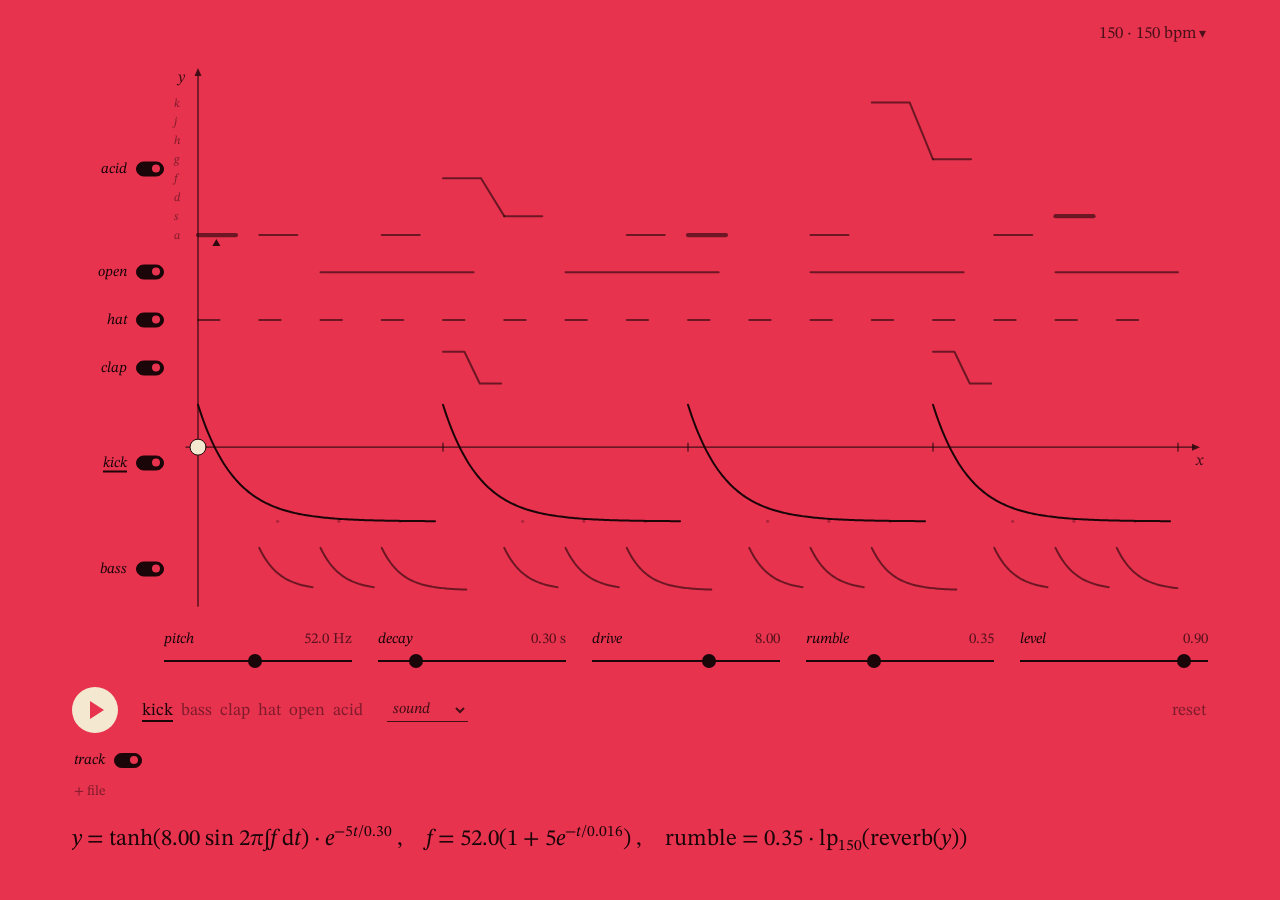
==== commit dde9af57: "Track pieces: cut, reorder and join, from one or several files - The track is a row of pieces; each " ====
--- a/index.html
+++ b/index.html
@@ -93,10 +93,13 @@
 .tgl .nm{opacity:.4}.tgl[aria-pressed="true"] .nm{opacity:1}
 .tgl[aria-pressed="true"] .sw{background:var(--ink)}
 .tgl[aria-pressed="true"] .sw i{transform:translateX(13px);background:var(--bg)}
-#t-name{font-style:italic;opacity:.7;max-width:220px;overflow:hidden;text-overflow:ellipsis;white-space:nowrap}
+#t-clips{display:flex;flex-wrap:wrap;align-items:center;gap:4px 10px;font-size:14px;font-variant-numeric:tabular-nums}
+.clip{display:inline-flex;align-items:center;gap:2px;border:1.5px solid transparent;border-radius:5px;padding:0 5px}
+.clip.cur{border-color:var(--ink)}
+.clip button[aria-pressed]{text-decoration:none;max-width:210px;overflow:hidden;text-overflow:ellipsis;white-space:nowrap}
+.clip .arrow{opacity:.35;margin:0 -2px 0 2px}
 #tw{position:static;width:100%;height:56px;cursor:ew-resize;touch-action:none}
-#t-info{font-size:13px;opacity:.65;font-variant-numeric:tabular-nums;min-height:1.2em}
-#track.empty #tw,#track.empty #t-info,#track.empty .k,#track.empty #t-match,#track.empty #t-clear{display:none}
+#track.empty #tw,#track.empty .k,#track.empty #t-match,#track.empty #t-listen{display:none}
 #knobs{padding-left:92px;display:grid;grid-template-columns:repeat(auto-fit,minmax(150px,1fr));gap:6px 26px}
 .k label{display:flex;justify-content:space-between;font-style:italic;font-size:15px}
 .k output{font-style:normal;font-variant-numeric:tabular-nums;opacity:.7}
@@ -140,16 +143,14 @@
   <section id="track" aria-label="Background track">
     <div class="trow">
       <button class="tgl" id="t-on" aria-pressed="true" title="play the track with the song"><span class="nm">track</span><span class="sw"><i></i></span></button>
-      <span id="t-name">none</span>
+      <button id="t-listen" title="hear the pieces in order, without the song">listen</button>
       <div class="k"><label for="t-filter">filter<output id="t-filterv"></output></label><input id="t-filter" type="range" min="-1" max="1" step=".01"></div>
       <div class="k"><label for="t-level">level<output id="t-levelv"></output></label><input id="t-level" type="range" min="0" max="1" step=".01"></div>
       <button id="t-match" aria-pressed="true" title="change the track's speed so it lines up with the bars">match beat</button>
-      <button id="t-load">load…</button>
-      <button id="t-clear" title="remove the track">remove</button>
       <input id="t-file" type="file" accept="audio/*" hidden>
     </div>
-    <canvas id="tw" aria-label="Track waveform. Drag the two markers to crop."></canvas>
-    <div id="t-info"></div>
+    <div id="t-clips" role="group" aria-label="Pieces of the track, played in this order"></div>
+    <canvas id="tw" aria-label="Waveform of the selected piece. Drag the two markers to cut it."></canvas>
   </section>
   <div id="formula" aria-live="off"></div>
 </div>
@@ -280,8 +281,10 @@
   N.f1=F('lowpass',400,11);N.f2=F('lowpass',400,.7);N.vca=G(0);N.aLv=G(.5);N.acc=0;
   chain(N.ao,G(.6),N.f1,N.f2,F('highpass',40,.7),as,N.vca,N.aLv,N.duck);const ad=G(.35);N.aLv.connect(ad);ad.connect(N.dSend);
   N.ao.start();
-  // background track: lowpass and highpass (one filter knob), level, ducked by the kick like everything else
-  N.tLp=F('lowpass',20000,.7);N.tHp=F('highpass',20,.7);N.tLv=G(.6);chain(N.tLp,N.tHp,N.tLv,N.duck);
+  // background track: lowpass and highpass (one filter knob), then level. Not ducked by the kick, so speech stays clear
+  N.tLp=F('lowpass',20000,.7);N.tHp=F('highpass',20,.7);N.tLv=G(.6);
+  const tc=ac.createDynamicsCompressor();tc.threshold.value=-34;tc.ratio.value=10;tc.knee.value=8;tc.attack.value=.004;tc.release.value=.15;   // squashes the track so quiet words come up
+  N.tPre=G(1);chain(N.tLp,N.tHp,N.tPre,tc,N.tLv,N.master);
   // chorus for hoover and supersaw: two short delays, wobbling slowly, left and right
   N.cho=G(1);
   for(const [d,r,pan] of [[.012,.6,-.8],[.019,.83,.8]]){
@@ -427,33 +430,48 @@
    swing pushes every second 16th late by (swing − 50%) · 2 · one step */
 let playing=false,step=0,bar=0,nextBar=null,nextT=0,timer,queue=[];
 /* ---------- background track ----------
-   An audio file that plays with the song. Crop it with the two markers on the waveform.
-   match beat: if the track has a steady beat, speed = song bpm / track bpm.
-   Otherwise the speed is nudged (at most ~15%) so the crop lasts a whole number of bars.
+   Audio files that play with the song. The track is a row of pieces: each piece is a cut (a to b seconds)
+   from one file, and the pieces play one after another. Then the whole row loops on a bar line.
+   match beat: one piece with a steady beat is sped up or slowed to the song's tempo (speed = song bpm / track bpm).
+   Otherwise the speed is nudged (at most ~15%) so the row lasts a whole number of bars.
    filter knob x: left of centre lowpass 20000·(1/100)^(−x) Hz, right of centre highpass 20·200^x Hz. */
-const TR={on:true,a:0,b:0,filter:0,level:.6,match:true,buf:null,name:'',peaks:null,bpm:0,src:null,t0:0,rate:1,bar:0};
+const TR={on:true,filter:0,level:.6,match:true,files:{},clips:[],cur:0,bpm:0,srcs:[],plan:[],rate:1,solo:false,bar:0};
+const clip=()=>TR.clips[TR.cur];
+const trackLen=()=>TR.clips.reduce((x,c)=>x+c.b-c.a,0);
 function trackPlan(){
-  const len=TR.b-TR.a,barLen=240/bpm;let rate=1,n=Math.max(1,Math.ceil(len/barLen-.01));
+  const len=trackLen(),barLen=240/bpm;let rate=1,n=Math.max(1,Math.ceil(len/barLen-.01));
   if(TR.match){
     if(TR.bpm){rate=bpm/TR.bpm;while(rate>1.42)rate/=2;while(rate<.71)rate*=2;n=Math.max(1,Math.round(len/rate/barLen))}
     else{const k=Math.max(1,Math.round(len/barLen)),r=len/(k*barLen);if(r>.85&&r<1.18){rate=r;n=k}}
   }
   return {rate,n};
 }
+// schedule pieces back to back from time t. list = [{c: piece, from, len}] in file seconds
+function trackPlay(t,rate,list){
+  let at=t;TR.rate=rate;
+  for(const {c,from,len} of list){const f=TR.files[c.f];if(!f||len<.02)continue;
+    const s=ac.createBufferSource();s.buffer=f.buf;s.playbackRate.value=rate;chain(s,G(f.norm),N.tLp);s.start(at,from,len);
+    TR.srcs.push(s);TR.plan.push({c,t0:at,p0:from,end:at+len/rate});at+=len/rate}
+}
 function trackFire(t){
-  if(!TR.buf||!TR.on||TR.b-TR.a<.05){TR.bar++;return}
+  if(!TR.clips.length||!TR.on||trackLen()<.05){TR.bar++;return}
   const {rate,n}=trackPlan();
   if(TR.bar++%n)return;
-  if(TR.src)try{TR.src.stop(t)}catch(e){}
-  const s=ac.createBufferSource();s.buffer=TR.buf;s.playbackRate.value=rate;s.connect(N.tLp);s.start(t,TR.a,TR.b-TR.a);
-  TR.src=s;TR.t0=t;TR.rate=rate;
-}
-function trackStop(){if(TR.src)try{TR.src.stop()}catch(e){}TR.src=null}
+  trackStop(t);trackPlay(t,rate,TR.clips.map(c=>({c,from:c.a,len:c.b-c.a})));
+}
+// listen: play pieces on their own, before or without the song
+function trackListen(list){
+  if(!list.length)return;initAudio();ac.resume();trackStop();
+  trackPlay(ac.currentTime+.02,trackPlan().rate,list);TR.solo=true;listenUI();
+  const last=TR.srcs[TR.srcs.length-1];if(last)last.onended=()=>{if(TR.srcs.includes(last))trackStop()};
+}
+function listenUI(){const el=document.getElementById('t-listen');if(el){el.textContent=TR.solo?'stop':'listen';el.setAttribute('aria-pressed',!!TR.solo)}}
+function trackStop(t){for(const s of TR.srcs)try{s.onended=null;t?s.stop(t):s.stop()}catch(e){}TR.srcs=[];TR.plan=[];TR.solo=false;listenUI()}
 function trackParams(){
   if(!ac)return;const x=TR.filter,now=ac.currentTime;
   N.tLp.frequency.setTargetAtTime(x<0?20000*Math.pow(.01,-x):20000,now,.02);
   N.tHp.frequency.setTargetAtTime(x>0?20*Math.pow(200,x):20,now,.02);
-  N.tLv.gain.setTargetAtTime(TR.level,now,.02);
+  N.tLv.gain.setTargetAtTime(TR.level*5,now,.02);
 }
 /* tempo of a clip: loudness jumps every ~12 ms, then find the gap between jumps that repeats most (70–180 bpm).
    Returns 0 when nothing repeats clearly, e.g. speech. */
@@ -800,64 +818,91 @@
 addEventListener('keyup',e=>{if(e.code==='Space')e.preventDefault()});
 /* ---------- track UI ---------- */
 const tw=$('tw'),tx=tw.getContext('2d'),TKEY='techno-track';
-const mmss=t=>Math.floor(t/60)+':'+(t%60).toFixed(1).padStart(4,'0');
-function trackSave(){try{localStorage.setItem(TKEY,JSON.stringify({name:TR.name,a:TR.a,b:TR.b,filter:TR.filter,level:TR.level,match:TR.match,on:TR.on}))}catch(e){}}
+const mmss=t=>Math.floor(t/60)+':'+String(Math.floor(t%60)).padStart(2,'0');
+function trackSave(){try{localStorage.setItem(TKEY,JSON.stringify({v:2,clips:TR.clips,cur:TR.cur,filter:TR.filter,level:TR.level,match:TR.match,on:TR.on}))}catch(e){}}
+function trackBeat(){const c=clip();TR.bpm=TR.clips.length===1&&TR.files[c.f]?detectBpm(TR.files[c.f].buf,c.a,c.b):0}
 function trackUI(){
-  $('track').classList.toggle('empty',!TR.buf);
+  const c=clip();$('track').classList.toggle('empty',!c);
   $('t-on').setAttribute('aria-pressed',TR.on);$('t-match').setAttribute('aria-pressed',TR.match);
-  $('t-name').textContent=TR.buf?TR.name:'none';
   $('t-filter').value=TR.filter;$('t-level').value=TR.level;
   const x=TR.filter;$('t-filterv').textContent=Math.abs(x)<.02?'off':x<0?'low '+Math.round(20000*Math.pow(.01,-x))+' Hz':'high '+Math.round(20*Math.pow(200,x))+' Hz';
   $('t-levelv').textContent=TR.level.toFixed(2);
-  if(TR.buf){const {rate,n}=trackPlan();
-    $('t-info').textContent=`${mmss(TR.a)} – ${mmss(TR.b)} · loops every ${n} bar${n>1?'s':''} · speed ×${rate.toFixed(2)} · `+(TR.bpm?`beat found at ${TR.bpm} bpm`:'no steady beat found'+(TR.match&&rate!==1?', fitted to the bars':''))}
-}
+  // the pieces, in playing order. The selected one gets move and remove buttons
+  $('t-clips').innerHTML=TR.clips.map((p,i)=>{const on=i===TR.cur,nm=(TR.files[p.f]||{}).name||'';
+    return (i?'<span class="arrow">→</span>':'')+`<span class="clip${on?' cur':''}"><button data-c="${i}" aria-pressed="${on}" title="${nm}">${mmss(p.a)}–${mmss(p.b)}</button>`+
+      (on?`<button data-m="-1" title="play this piece earlier"${i?'':' disabled'}>‹</button><button data-m="1" title="play this piece later"${i<TR.clips.length-1?'':' disabled'}>›</button><button data-x="1" title="remove this piece">×</button>`:'')+`</span>`}).join('')+
+    (c?`<button data-add="piece" title="cut another piece from the same file">+ piece</button>`:'')+`<button data-add="file" title="add a piece from another audio file">+ file</button>`;
+}
+$('t-clips').onclick=e=>{
+  const b=e.target.closest('button');if(!b||b.disabled)return;const d=b.dataset,c=clip();
+  if(d.c!=null)TR.cur=+d.c;
+  else if(d.m){const j=TR.cur+ +d.m;[TR.clips[TR.cur],TR.clips[j]]=[TR.clips[j],TR.clips[TR.cur]];TR.cur=j}
+  else if(d.x){TR.clips.splice(TR.cur,1);TR.cur=Math.max(0,Math.min(TR.cur,TR.clips.length-1));
+    if(c.f!=='default'&&!TR.clips.some(p=>p.f===c.f)){delete TR.files[c.f];idb('delete',c.f)}}
+  else if(d.add==='piece'){const dur=TR.files[c.f].buf.duration,len=c.b-c.a,a=c.b<dur-1?c.b:0;   // starts where this one ends
+    TR.clips.splice(TR.cur+1,0,{f:c.f,a,b:Math.min(dur,a+len)});TR.cur++}
+  else if(d.add==='file'){$('t-file').click();return}
+  trackStop();TR.bar=0;trackBeat();trackUI();trackSave();
+};
 function trackDraw(){
-  if(!TR.buf)return;const r=tw.getBoundingClientRect(),d=devicePixelRatio||1,w=r.width,h=r.height;
+  const c=clip(),f=c&&TR.files[c.f];if(!f)return;const r=tw.getBoundingClientRect(),d=devicePixelRatio||1,w=r.width,h=r.height;
   if(tw.width!==Math.round(w*d)){tw.width=Math.round(w*d);tw.height=Math.round(h*d)}
   tx.setTransform(d,0,0,d,0,0);tx.clearRect(0,0,w,h);tx.strokeStyle=tx.fillStyle=scene.ink;
-  const dur=TR.buf.duration,xa=TR.a/dur*w,xb=TR.b/dur*w,P2=TR.peaks,np=P2.length;
+  const dur=f.buf.duration,xa=c.a/dur*w,xb=c.b/dur*w,P2=f.peaks,np=P2.length;
   tx.lineWidth=1;
   for(let i=0;i<np;i++){const x=i/np*w,y=Math.max(.5,P2[i]*h*.48);tx.globalAlpha=x>=xa&&x<=xb?(TR.on?.9:.4):.2;tx.beginPath();tx.moveTo(x,h/2-y);tx.lineTo(x,h/2+y);tx.stroke()}
+  // other pieces cut from the same file, shown as faint bars along the bottom
+  tx.globalAlpha=.35;for(const p of TR.clips)if(p!==c&&p.f===c.f)tx.fillRect(p.a/dur*w,h-3,(p.b-p.a)/dur*w,3);
   tx.globalAlpha=1;tx.lineWidth=2;for(const x of [xa,xb]){tx.beginPath();tx.moveTo(x,0);tx.lineTo(x,h);tx.stroke()}
   tx.beginPath();tx.moveTo(xa,0);tx.lineTo(xa+7,0);tx.lineTo(xa,9);tx.fill();tx.beginPath();tx.moveTo(xb,0);tx.lineTo(xb-7,0);tx.lineTo(xb,9);tx.fill();
-  if(playing&&TR.src&&ac){const p=TR.a+(ac.currentTime-TR.t0)*TR.rate;if(p>=TR.a&&p<=TR.b){tx.fillStyle=scene.dot;tx.beginPath();tx.arc(p/dur*w,h/2,5,0,7);tx.fill();tx.stroke()}}
+  if(ac){const now=ac.currentTime,p=TR.plan.find(p=>p.c===c&&now>=p.t0&&now<=p.end);
+    if(p){tx.fillStyle=scene.dot;tx.beginPath();tx.arc((p.p0+(now-p.t0)*TR.rate)/dur*w,h/2,5,0,7);tx.fill();tx.stroke()}}
 }
 (function loop(){requestAnimationFrame(loop);trackDraw()})();
-async function trackLoad(data,name,keep){
+// decode a file, measure its peaks (for the picture) and how much to boost it (norm)
+async function trackFile(id,data,name){
   try{
     const buf=await new OfflineAudioContext(2,1,44100).decodeAudioData(data.slice(0));
     const d=buf.getChannelData(0),np=900,pk=new Float32Array(np),sz=Math.floor(d.length/np);let mx=0;
     for(let i=0;i<np;i++){let m=0;for(let j=0;j<sz;j+=8){const v=Math.abs(d[i*sz+j]);if(v>m)m=v}pk[i]=m;if(m>mx)mx=m}
     for(let i=0;i<np;i++)pk[i]/=mx||1;
-    trackStop();Object.assign(TR,{buf,name,peaks:pk,a:0,b:buf.duration,bar:0});
-    let st=null;try{st=JSON.parse(localStorage.getItem(TKEY))}catch(e){}
-    if(st&&st.name===name){Object.assign(TR,{a:Math.min(st.a,buf.duration),b:Math.min(st.b,buf.duration),filter:st.filter,level:st.level,match:st.match,on:st.on})}
-    TR.bpm=detectBpm(buf,TR.a,TR.b);trackParams();trackUI();trackSave();
-    if(keep)idb('put',{data,name});
-  }catch(e){$('t-name').textContent='could not read that file'}
-}
-// the chosen file is kept in the browser (IndexedDB) so it is still there after a reload
-function idb(op,val){return new Promise(res=>{const rq=indexedDB.open('techno-track',1);rq.onupgradeneeded=()=>rq.result.createObjectStore('f');
-  rq.onerror=()=>res(null);rq.onsuccess=()=>{const st=rq.result.transaction('f','readwrite').objectStore('f'),r=op==='get'?st.get('t'):op==='put'?st.put(val,'t'):st.delete('t');r.onsuccess=()=>res(r.result);r.onerror=()=>res(null)}})}
-$('t-load').onclick=()=>$('t-file').click();
-$('t-file').onchange=async e=>{const f=e.target.files[0];if(f)trackLoad(await f.arrayBuffer(),f.name.replace(/\.[^.]+$/,''),true);e.target.value=''};
-$('t-clear').onclick=()=>{trackStop();TR.buf=null;idb('del');localStorage.setItem(TKEY,JSON.stringify({removed:1}));trackUI()};
+    return TR.files[id]={buf,peaks:pk,norm:Math.min(8,1/(mx||1)),name};
+  }catch(e){return null}
+}
+async function trackAdd(file){
+  const data=await file.arrayBuffer(),id='f'+Date.now(),name=file.name.replace(/\.[^.]+$/,''),f=await trackFile(id,data,name);if(!f)return;
+  idb('put',id,{id,name,data});
+  TR.clips.splice(TR.cur+1,0,{f:id,a:0,b:f.buf.duration});TR.cur=Math.min(TR.cur+1,TR.clips.length-1);
+  trackStop();TR.bar=0;trackBeat();trackUI();trackSave();
+}
+// files you add are kept in the browser (IndexedDB) so they are still there after a reload
+function idb(op,key,val){return new Promise(res=>{const rq=indexedDB.open('techno-track',1);rq.onupgradeneeded=()=>rq.result.createObjectStore('f');
+  rq.onerror=()=>res(null);rq.onsuccess=()=>{const st=rq.result.transaction('f','readwrite').objectStore('f'),r=op==='all'?st.getAll():op==='put'?st.put(val,key):st.delete(key);r.onsuccess=()=>res(r.result);r.onerror=()=>res(null)}})}
+$('t-file').onchange=e=>{const f=e.target.files[0];if(f)trackAdd(f);e.target.value=''};
 $('t-on').onclick=()=>{TR.on=!TR.on;if(!TR.on)trackStop();else TR.bar=0;trackUI();trackSave()};
+$('t-listen').onclick=()=>{if(TR.solo)trackStop();else trackListen(TR.clips.map(c=>({c,from:c.a,len:c.b-c.a})))};
 $('t-match').onclick=()=>{TR.match=!TR.match;TR.bar=0;trackUI();trackSave()};
 $('t-filter').oninput=e=>{TR.filter=+e.target.value;trackParams();trackUI();trackSave()};
 $('t-level').oninput=e=>{TR.level=+e.target.value;trackParams();trackUI();trackSave()};
 addEventListener('dragover',e=>e.preventDefault());
-addEventListener('drop',async e=>{e.preventDefault();const f=e.dataTransfer.files[0];if(f&&f.type.startsWith('audio'))trackLoad(await f.arrayBuffer(),f.name.replace(/\.[^.]+$/,''),true)});
-{let h=null;const at=e=>{const r=tw.getBoundingClientRect();return Math.max(0,Math.min(1,(e.clientX-r.left)/r.width))*TR.buf.duration};
-  tw.addEventListener('pointerdown',e=>{if(!TR.buf)return;const t=at(e);h=Math.abs(t-TR.a)<Math.abs(t-TR.b)?'a':'b';tw.setPointerCapture(e.pointerId);tw.dispatchEvent(new PointerEvent('pointermove',e))});
-  tw.addEventListener('pointermove',e=>{if(!h)return;const t=at(e);if(h==='a')TR.a=Math.min(t,TR.b-.1);else TR.b=Math.max(t,TR.a+.1);trackUI()});
-  tw.addEventListener('pointerup',()=>{if(!h)return;h=null;TR.bpm=detectBpm(TR.buf,TR.a,TR.b);TR.bar=0;trackUI();trackSave()})}
-// start-up: the file you chose last time, else tracks/default.mp3 if the folder has one
+addEventListener('drop',e=>{e.preventDefault();const f=e.dataTransfer.files[0];if(f&&f.type.startsWith('audio'))trackAdd(f)});
+{let h=null;const at=e=>{const r=tw.getBoundingClientRect();return Math.max(0,Math.min(1,(e.clientX-r.left)/r.width))*TR.files[clip().f].buf.duration};
+  const move=e=>{const t=at(e),c=clip();if(h==='a')c.a=Math.min(t,c.b-.1);else c.b=Math.max(t,c.a+.1);trackUI()};
+  tw.addEventListener('pointerdown',e=>{const c=clip();if(!c)return;const t=at(e);h=Math.abs(t-c.a)<Math.abs(t-c.b)?'a':'b';tw.setPointerCapture(e.pointerId);move(e)});
+  tw.addEventListener('pointermove',e=>{if(h)move(e)});
+  // letting go plays the new start, or the last 2 s before the new end
+  tw.addEventListener('pointerup',()=>{if(!h)return;const w=h,c=clip();h=null;trackBeat();TR.bar=0;trackUI();trackSave();
+    if(!playing){if(w==='a')trackListen([{c,from:c.a,len:Math.min(3,c.b-c.a)}]);else{const f=Math.max(c.a,c.b-2);trackListen([{c,from:f,len:c.b-f}])}}})}
+// start-up: files you added before, plus tracks/default.mp3 if the folder has one
 (async()=>{trackUI();let st=null;try{st=JSON.parse(localStorage.getItem(TKEY))}catch(e){}
-  const k=await idb('get');if(k&&k.data)return trackLoad(k.data,k.name);
-  if(st&&st.removed)return;
-  try{const r=await fetch('tracks/default.mp3');if(r.ok)trackLoad(await r.arrayBuffer(),'default track')}catch(e){}})();
+  for(const k of (await idb('all'))||[])if(k&&k.data)await trackFile(k.id||'old',k.data,k.name);
+  if(!st||!st.clips||st.clips.some(c=>c.f==='default'))try{const r=await fetch('tracks/default.mp3');if(r.ok)await trackFile('default',await r.arrayBuffer(),'default track')}catch(e){}
+  if(st&&st.clips){Object.assign(TR,{clips:st.clips,cur:st.cur||0,filter:st.filter,level:st.level,match:st.match,on:st.on})}
+  else{if(st&&st.filter!=null)Object.assign(TR,{filter:st.filter,level:st.level,match:st.match,on:st.on});
+    const id=TR.files.old?'old':TR.files.default?'default':null;                  // first run, or settings from the one-piece version
+    if(id&&!(st&&st.removed)){const dur=TR.files[id].buf.duration;TR.clips=[{f:id,a:st&&st.a<dur?st.a:0,b:st&&st.b?Math.min(st.b,dur):dur}]}}
+  TR.clips=TR.clips.filter(c=>TR.files[c.f]).map(c=>({f:c.f,a:c.a,b:Math.min(c.b,TR.files[c.f].buf.duration)}));TR.cur=Math.max(0,Math.min(TR.cur,TR.clips.length-1));
+  if(clip())trackBeat();trackParams();trackUI()})();
 {const i=load();const v=sel;setScene(SCENES[i]);select(v)}draw();
 </script>
 </body>
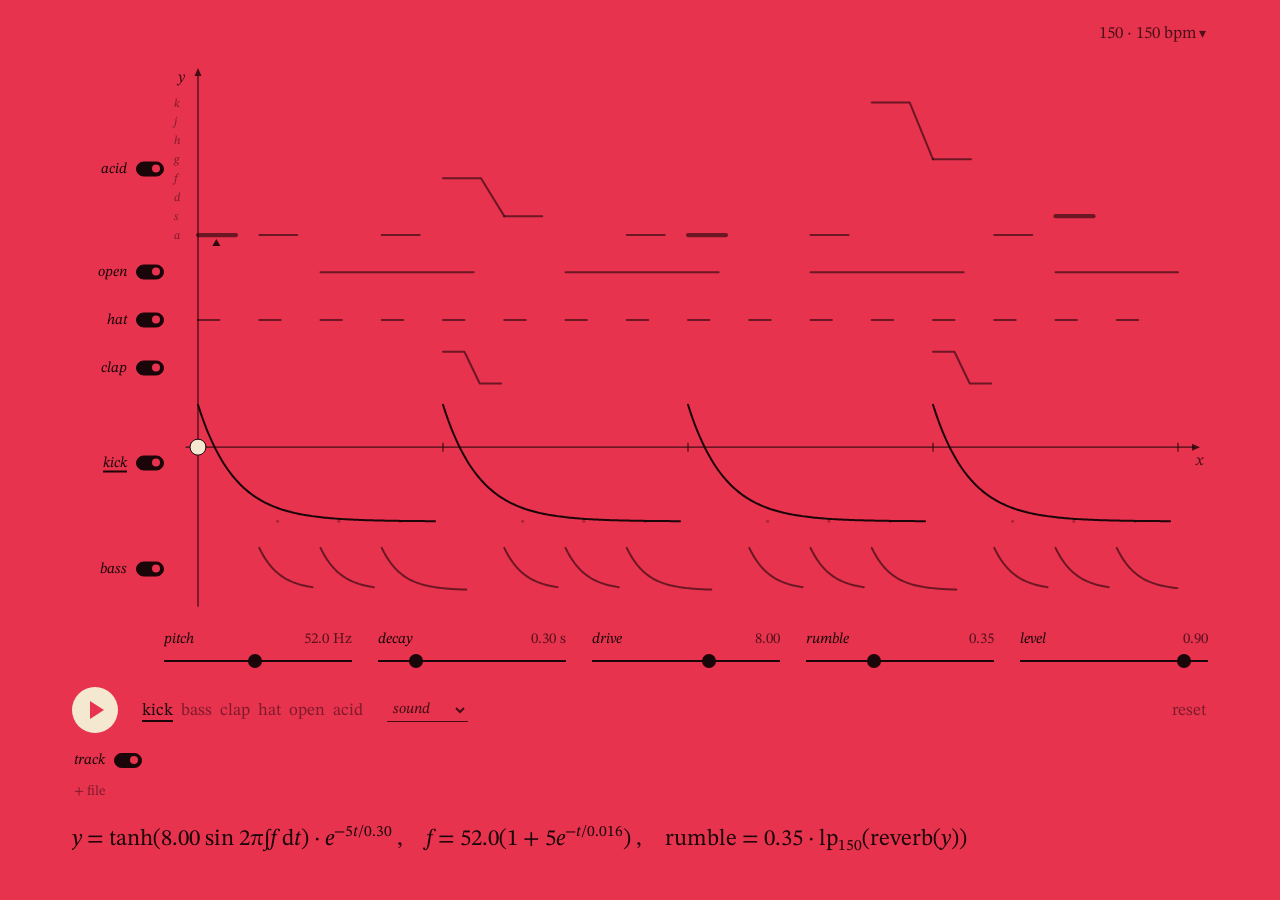
==== commit 2fd6c96b: "Louder clap Co-Authored-By: Claude Fable 5.2 <noreply@anthropic.com>" ====
--- a/index.html
+++ b/index.html
@@ -325,7 +325,7 @@
 }
 function clap(t){
   // four hands about 11 ms apart, then the tail, through a 1.1 kHz bandpass (909 circuit)
-  const p=P.clap,s=noiseSrc(t,p.decay+.3),g=G(0),lv=G(p.level);
+  const p=P.clap,s=noiseSrc(t,p.decay+.3),g=G(0),lv=G(p.level*2.6);   // the bandpass throws most of the noise away, so boost what is left
   g.gain.setValueAtTime(0,t);
   for(let k=0;k<4;k++){g.gain.setValueAtTime(k<3?1:.8,t+k*.011);g.gain.linearRampToValueAtTime(.05,t+k*.011+.009)}
   g.gain.setValueAtTime(.75,t+.034);g.gain.setTargetAtTime(0,t+.034,p.decay/5);
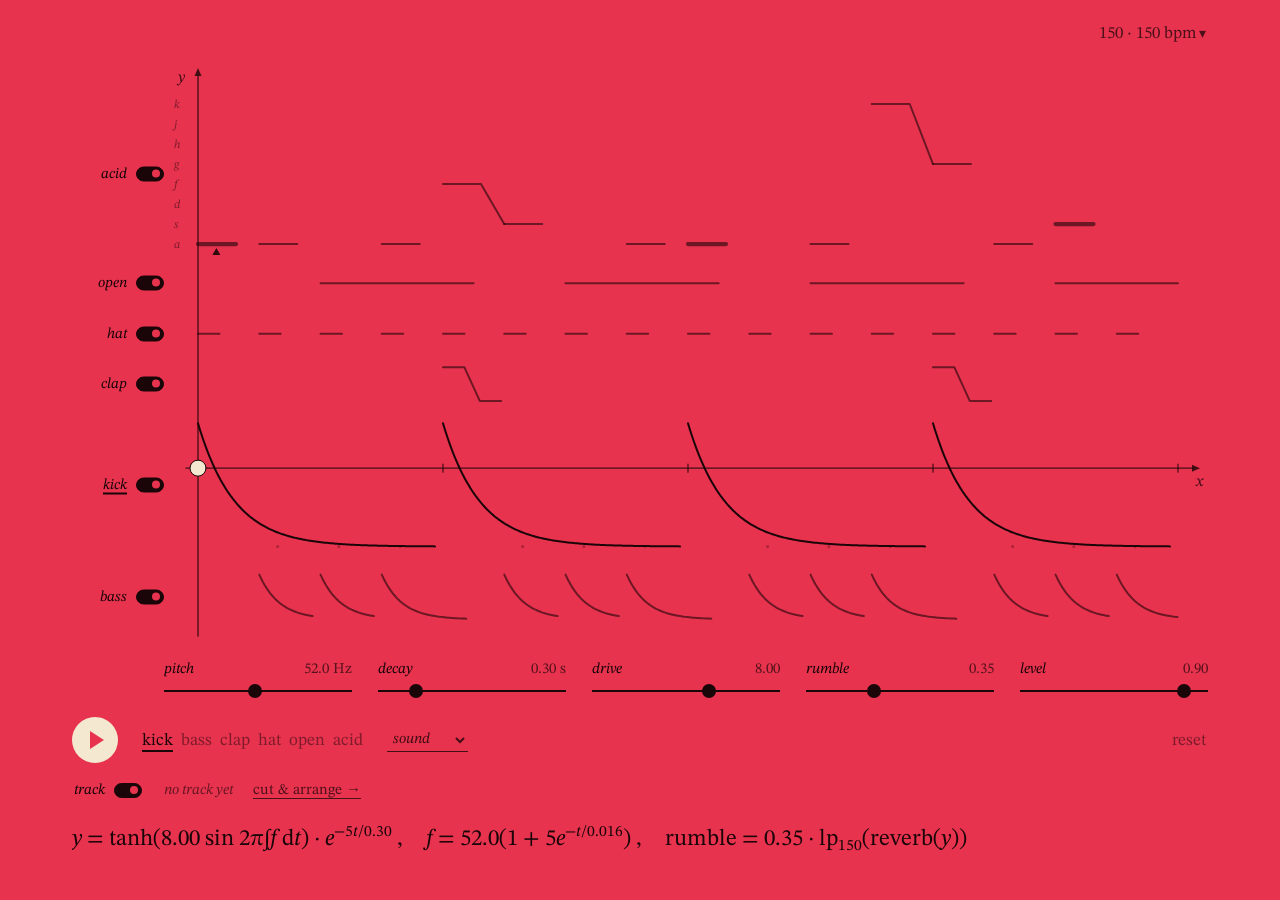
==== commit 44469689: "Track editor page - editor.html: zoomable waveform, cursor, drag markers, split, duplicate, remove, " ====
--- a/index.html
+++ b/index.html
@@ -99,7 +99,9 @@
 .clip button[aria-pressed]{text-decoration:none;max-width:210px;overflow:hidden;text-overflow:ellipsis;white-space:nowrap}
 .clip .arrow{opacity:.35;margin:0 -2px 0 2px}
 #tw{position:static;width:100%;height:56px;cursor:ew-resize;touch-action:none}
-#track.empty #tw,#track.empty .k,#track.empty #t-match,#track.empty #t-listen{display:none}
+#track.empty .k,#track.empty #t-match,#track.empty #t-listen{display:none}
+#t-sum{font-style:italic;opacity:.6;font-variant-numeric:tabular-nums}
+a{color:inherit;text-underline-offset:4px;opacity:.75}a:hover{opacity:1}
 #knobs{padding-left:92px;display:grid;grid-template-columns:repeat(auto-fit,minmax(150px,1fr));gap:6px 26px}
 .k label{display:flex;justify-content:space-between;font-style:italic;font-size:15px}
 .k output{font-style:normal;font-variant-numeric:tabular-nums;opacity:.7}
@@ -147,10 +149,9 @@
       <div class="k"><label for="t-filter">filter<output id="t-filterv"></output></label><input id="t-filter" type="range" min="-1" max="1" step=".01"></div>
       <div class="k"><label for="t-level">level<output id="t-levelv"></output></label><input id="t-level" type="range" min="0" max="1" step=".01"></div>
       <button id="t-match" aria-pressed="true" title="change the track's speed so it lines up with the bars">match beat</button>
-      <input id="t-file" type="file" accept="audio/*" hidden>
+      <span id="t-sum"></span>
+      <a id="t-edit" href="editor.html">cut &amp; arrange →</a>
     </div>
-    <div id="t-clips" role="group" aria-label="Pieces of the track, played in this order"></div>
-    <canvas id="tw" aria-label="Waveform of the selected piece. Drag the two markers to cut it."></canvas>
   </section>
   <div id="formula" aria-live="off"></div>
 </div>
@@ -816,93 +817,50 @@
 addEventListener('keyup',e=>{const d=KEYS.indexOf(e.key.toLowerCase());if(d>=0)held.delete(d)});
 addEventListener('blur',()=>held.clear());
 addEventListener('keyup',e=>{if(e.code==='Space')e.preventDefault()});
-/* ---------- track UI ---------- */
-const tw=$('tw'),tx=tw.getContext('2d'),TKEY='techno-track';
+/* ---------- track UI ----------
+   The cutting happens on editor.html. Both pages share the same saved pieces (localStorage) and files (IndexedDB). */
+const TKEY='techno-track';
 const mmss=t=>Math.floor(t/60)+':'+String(Math.floor(t%60)).padStart(2,'0');
 function trackSave(){try{localStorage.setItem(TKEY,JSON.stringify({v:2,clips:TR.clips,cur:TR.cur,filter:TR.filter,level:TR.level,match:TR.match,on:TR.on}))}catch(e){}}
-function trackBeat(){const c=clip();TR.bpm=TR.clips.length===1&&TR.files[c.f]?detectBpm(TR.files[c.f].buf,c.a,c.b):0}
+function trackBeat(){const c=TR.clips[0];TR.bpm=TR.clips.length===1&&TR.files[c.f]?detectBpm(TR.files[c.f].buf,c.a,c.b):0}
 function trackUI(){
-  const c=clip();$('track').classList.toggle('empty',!c);
+  const n=TR.clips.length;$('track').classList.toggle('empty',!n);
   $('t-on').setAttribute('aria-pressed',TR.on);$('t-match').setAttribute('aria-pressed',TR.match);
   $('t-filter').value=TR.filter;$('t-level').value=TR.level;
   const x=TR.filter;$('t-filterv').textContent=Math.abs(x)<.02?'off':x<0?'low '+Math.round(20000*Math.pow(.01,-x))+' Hz':'high '+Math.round(20*Math.pow(200,x))+' Hz';
   $('t-levelv').textContent=TR.level.toFixed(2);
-  // the pieces, in playing order. The selected one gets move and remove buttons
-  $('t-clips').innerHTML=TR.clips.map((p,i)=>{const on=i===TR.cur,nm=(TR.files[p.f]||{}).name||'';
-    return (i?'<span class="arrow">→</span>':'')+`<span class="clip${on?' cur':''}"><button data-c="${i}" aria-pressed="${on}" title="${nm}">${mmss(p.a)}–${mmss(p.b)}</button>`+
-      (on?`<button data-m="-1" title="play this piece earlier"${i?'':' disabled'}>‹</button><button data-m="1" title="play this piece later"${i<TR.clips.length-1?'':' disabled'}>›</button><button data-x="1" title="remove this piece">×</button>`:'')+`</span>`}).join('')+
-    (c?`<button data-add="piece" title="cut another piece from the same file">+ piece</button>`:'')+`<button data-add="file" title="add a piece from another audio file">+ file</button>`;
-}
-$('t-clips').onclick=e=>{
-  const b=e.target.closest('button');if(!b||b.disabled)return;const d=b.dataset,c=clip();
-  if(d.c!=null)TR.cur=+d.c;
-  else if(d.m){const j=TR.cur+ +d.m;[TR.clips[TR.cur],TR.clips[j]]=[TR.clips[j],TR.clips[TR.cur]];TR.cur=j}
-  else if(d.x){TR.clips.splice(TR.cur,1);TR.cur=Math.max(0,Math.min(TR.cur,TR.clips.length-1));
-    if(c.f!=='default'&&!TR.clips.some(p=>p.f===c.f)){delete TR.files[c.f];idb('delete',c.f)}}
-  else if(d.add==='piece'){const dur=TR.files[c.f].buf.duration,len=c.b-c.a,a=c.b<dur-1?c.b:0;   // starts where this one ends
-    TR.clips.splice(TR.cur+1,0,{f:c.f,a,b:Math.min(dur,a+len)});TR.cur++}
-  else if(d.add==='file'){$('t-file').click();return}
-  trackStop();TR.bar=0;trackBeat();trackUI();trackSave();
-};
-function trackDraw(){
-  const c=clip(),f=c&&TR.files[c.f];if(!f)return;const r=tw.getBoundingClientRect(),d=devicePixelRatio||1,w=r.width,h=r.height;
-  if(tw.width!==Math.round(w*d)){tw.width=Math.round(w*d);tw.height=Math.round(h*d)}
-  tx.setTransform(d,0,0,d,0,0);tx.clearRect(0,0,w,h);tx.strokeStyle=tx.fillStyle=scene.ink;
-  const dur=f.buf.duration,xa=c.a/dur*w,xb=c.b/dur*w,P2=f.peaks,np=P2.length;
-  tx.lineWidth=1;
-  for(let i=0;i<np;i++){const x=i/np*w,y=Math.max(.5,P2[i]*h*.48);tx.globalAlpha=x>=xa&&x<=xb?(TR.on?.9:.4):.2;tx.beginPath();tx.moveTo(x,h/2-y);tx.lineTo(x,h/2+y);tx.stroke()}
-  // other pieces cut from the same file, shown as faint bars along the bottom
-  tx.globalAlpha=.35;for(const p of TR.clips)if(p!==c&&p.f===c.f)tx.fillRect(p.a/dur*w,h-3,(p.b-p.a)/dur*w,3);
-  tx.globalAlpha=1;tx.lineWidth=2;for(const x of [xa,xb]){tx.beginPath();tx.moveTo(x,0);tx.lineTo(x,h);tx.stroke()}
-  tx.beginPath();tx.moveTo(xa,0);tx.lineTo(xa+7,0);tx.lineTo(xa,9);tx.fill();tx.beginPath();tx.moveTo(xb,0);tx.lineTo(xb-7,0);tx.lineTo(xb,9);tx.fill();
-  if(ac){const now=ac.currentTime,p=TR.plan.find(p=>p.c===c&&now>=p.t0&&now<=p.end);
-    if(p){tx.fillStyle=scene.dot;tx.beginPath();tx.arc((p.p0+(now-p.t0)*TR.rate)/dur*w,h/2,5,0,7);tx.fill();tx.stroke()}}
-}
-(function loop(){requestAnimationFrame(loop);trackDraw()})();
-// decode a file, measure its peaks (for the picture) and how much to boost it (norm)
+  $('t-sum').textContent=n?`${n} piece${n>1?'s':''} · ${mmss(trackLen())}`:'no track yet';
+}
+// decode a file and measure how much to boost it (norm)
 async function trackFile(id,data,name){
   try{
-    const buf=await new OfflineAudioContext(2,1,44100).decodeAudioData(data.slice(0));
-    const d=buf.getChannelData(0),np=900,pk=new Float32Array(np),sz=Math.floor(d.length/np);let mx=0;
-    for(let i=0;i<np;i++){let m=0;for(let j=0;j<sz;j+=8){const v=Math.abs(d[i*sz+j]);if(v>m)m=v}pk[i]=m;if(m>mx)mx=m}
-    for(let i=0;i<np;i++)pk[i]/=mx||1;
-    return TR.files[id]={buf,peaks:pk,norm:Math.min(8,1/(mx||1)),name};
+    const buf=await new OfflineAudioContext(2,1,44100).decodeAudioData(data.slice(0)),d=buf.getChannelData(0);let mx=0;
+    for(let i=0;i<d.length;i+=8){const v=Math.abs(d[i]);if(v>mx)mx=v}
+    return TR.files[id]={buf,norm:Math.min(8,1/(mx||1)),name};
   }catch(e){return null}
 }
-async function trackAdd(file){
-  const data=await file.arrayBuffer(),id='f'+Date.now(),name=file.name.replace(/\.[^.]+$/,''),f=await trackFile(id,data,name);if(!f)return;
-  idb('put',id,{id,name,data});
-  TR.clips.splice(TR.cur+1,0,{f:id,a:0,b:f.buf.duration});TR.cur=Math.min(TR.cur+1,TR.clips.length-1);
-  trackStop();TR.bar=0;trackBeat();trackUI();trackSave();
-}
-// files you add are kept in the browser (IndexedDB) so they are still there after a reload
 function idb(op,key,val){return new Promise(res=>{const rq=indexedDB.open('techno-track',1);rq.onupgradeneeded=()=>rq.result.createObjectStore('f');
   rq.onerror=()=>res(null);rq.onsuccess=()=>{const st=rq.result.transaction('f','readwrite').objectStore('f'),r=op==='all'?st.getAll():op==='put'?st.put(val,key):st.delete(key);r.onsuccess=()=>res(r.result);r.onerror=()=>res(null)}})}
-$('t-file').onchange=e=>{const f=e.target.files[0];if(f)trackAdd(f);e.target.value=''};
 $('t-on').onclick=()=>{TR.on=!TR.on;if(!TR.on)trackStop();else TR.bar=0;trackUI();trackSave()};
 $('t-listen').onclick=()=>{if(TR.solo)trackStop();else trackListen(TR.clips.map(c=>({c,from:c.a,len:c.b-c.a})))};
 $('t-match').onclick=()=>{TR.match=!TR.match;TR.bar=0;trackUI();trackSave()};
 $('t-filter').oninput=e=>{TR.filter=+e.target.value;trackParams();trackUI();trackSave()};
 $('t-level').oninput=e=>{TR.level=+e.target.value;trackParams();trackUI();trackSave()};
-addEventListener('dragover',e=>e.preventDefault());
-addEventListener('drop',e=>{e.preventDefault();const f=e.dataTransfer.files[0];if(f&&f.type.startsWith('audio'))trackAdd(f)});
-{let h=null;const at=e=>{const r=tw.getBoundingClientRect();return Math.max(0,Math.min(1,(e.clientX-r.left)/r.width))*TR.files[clip().f].buf.duration};
-  const move=e=>{const t=at(e),c=clip();if(h==='a')c.a=Math.min(t,c.b-.1);else c.b=Math.max(t,c.a+.1);trackUI()};
-  tw.addEventListener('pointerdown',e=>{const c=clip();if(!c)return;const t=at(e);h=Math.abs(t-c.a)<Math.abs(t-c.b)?'a':'b';tw.setPointerCapture(e.pointerId);move(e)});
-  tw.addEventListener('pointermove',e=>{if(h)move(e)});
-  // letting go plays the new start, or the last 2 s before the new end
-  tw.addEventListener('pointerup',()=>{if(!h)return;const w=h,c=clip();h=null;trackBeat();TR.bar=0;trackUI();trackSave();
-    if(!playing){if(w==='a')trackListen([{c,from:c.a,len:Math.min(3,c.b-c.a)}]);else{const f=Math.max(c.a,c.b-2);trackListen([{c,from:f,len:c.b-f}])}}})}
-// start-up: files you added before, plus tracks/default.mp3 if the folder has one
-(async()=>{trackUI();let st=null;try{st=JSON.parse(localStorage.getItem(TKEY))}catch(e){}
-  for(const k of (await idb('all'))||[])if(k&&k.data)await trackFile(k.id||'old',k.data,k.name);
-  if(!st||!st.clips||st.clips.some(c=>c.f==='default'))try{const r=await fetch('tracks/default.mp3');if(r.ok)await trackFile('default',await r.arrayBuffer(),'default track')}catch(e){}
-  if(st&&st.clips){Object.assign(TR,{clips:st.clips,cur:st.cur||0,filter:st.filter,level:st.level,match:st.match,on:st.on})}
+// load the saved pieces and their files. Runs at start and again when you come back from the editor
+async function trackOpen(){
+  let st=null;try{st=JSON.parse(localStorage.getItem(TKEY))}catch(e){}
+  for(const k of (await idb('all'))||[])if(k&&k.data&&!TR.files[k.id||'old'])await trackFile(k.id||'old',k.data,k.name);
+  if(!TR.files.default&&(!st||!st.clips||st.clips.some(c=>c.f==='default')))try{const r=await fetch('tracks/default.mp3');if(r.ok)await trackFile('default',await r.arrayBuffer(),'default track')}catch(e){}
+  if(st&&st.clips)Object.assign(TR,{clips:st.clips,cur:st.cur||0,filter:st.filter,level:st.level,match:st.match,on:st.on});
   else{if(st&&st.filter!=null)Object.assign(TR,{filter:st.filter,level:st.level,match:st.match,on:st.on});
     const id=TR.files.old?'old':TR.files.default?'default':null;                  // first run, or settings from the one-piece version
     if(id&&!(st&&st.removed)){const dur=TR.files[id].buf.duration;TR.clips=[{f:id,a:st&&st.a<dur?st.a:0,b:st&&st.b?Math.min(st.b,dur):dur}]}}
-  TR.clips=TR.clips.filter(c=>TR.files[c.f]).map(c=>({f:c.f,a:c.a,b:Math.min(c.b,TR.files[c.f].buf.duration)}));TR.cur=Math.max(0,Math.min(TR.cur,TR.clips.length-1));
-  if(clip())trackBeat();trackParams();trackUI()})();
+  TR.clips=TR.clips.filter(c=>TR.files[c.f]).map(c=>({f:c.f,a:c.a,b:Math.min(c.b,TR.files[c.f].buf.duration)}));
+  TR.bar=0;if(TR.clips.length)trackBeat();trackParams();trackUI();
+}
+trackUI();trackOpen();
+addEventListener('pageshow',e=>{if(e.persisted)trackOpen()});
+document.addEventListener('visibilitychange',()=>{if(!document.hidden)trackOpen()});
 {const i=load();const v=sel;setScene(SCENES[i]);select(v)}draw();
 </script>
 </body>
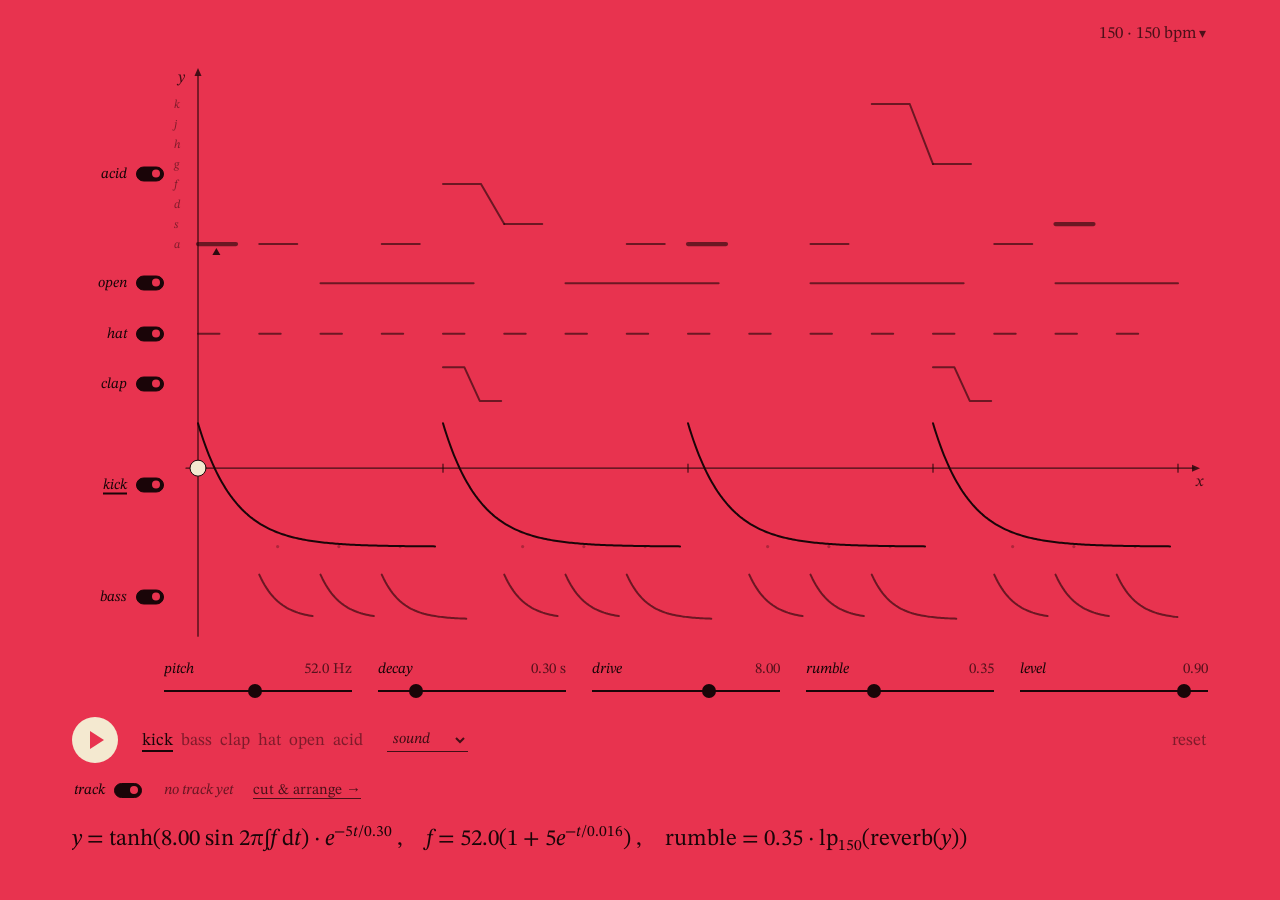
==== commit 9e7d3ce3: "Track slots, and extra files from the tracks folder - Editor: eight named slots; every change saves " ====
--- a/index.html
+++ b/index.html
@@ -100,6 +100,7 @@
 .clip .arrow{opacity:.35;margin:0 -2px 0 2px}
 #tw{position:static;width:100%;height:56px;cursor:ew-resize;touch-action:none}
 #track.empty .k,#track.empty #t-match,#track.empty #t-listen{display:none}
+#t-slot{max-width:170px}
 #t-sum{font-style:italic;opacity:.6;font-variant-numeric:tabular-nums}
 a{color:inherit;text-underline-offset:4px;opacity:.75}a:hover{opacity:1}
 #knobs{padding-left:92px;display:grid;grid-template-columns:repeat(auto-fit,minmax(150px,1fr));gap:6px 26px}
@@ -149,6 +150,7 @@
       <div class="k"><label for="t-filter">filter<output id="t-filterv"></output></label><input id="t-filter" type="range" min="-1" max="1" step=".01"></div>
       <div class="k"><label for="t-level">level<output id="t-levelv"></output></label><input id="t-level" type="range" min="0" max="1" step=".01"></div>
       <button id="t-match" aria-pressed="true" title="change the track's speed so it lines up with the bars">match beat</button>
+      <select id="t-slot" aria-label="Which saved slot plays"></select>
       <span id="t-sum"></span>
       <a id="t-edit" href="editor.html">cut &amp; arrange →</a>
     </div>
@@ -436,7 +438,7 @@
    match beat: one piece with a steady beat is sped up or slowed to the song's tempo (speed = song bpm / track bpm).
    Otherwise the speed is nudged (at most ~15%) so the row lasts a whole number of bars.
    filter knob x: left of centre lowpass 20000·(1/100)^(−x) Hz, right of centre highpass 20·200^x Hz. */
-const TR={on:true,filter:0,level:.6,match:true,files:{},clips:[],cur:0,bpm:0,srcs:[],plan:[],rate:1,solo:false,bar:0};
+const TR={slot:0,slots:[],on:true,filter:0,level:.6,match:true,files:{},clips:[],cur:0,bpm:0,srcs:[],plan:[],rate:1,solo:false,bar:0};
 const clip=()=>TR.clips[TR.cur];
 const trackLen=()=>TR.clips.reduce((x,c)=>x+c.b-c.a,0);
 function trackPlan(){
@@ -821,7 +823,10 @@
    The cutting happens on editor.html. Both pages share the same saved pieces (localStorage) and files (IndexedDB). */
 const TKEY='techno-track';
 const mmss=t=>Math.floor(t/60)+':'+String(Math.floor(t%60)).padStart(2,'0');
-function trackSave(){try{localStorage.setItem(TKEY,JSON.stringify({v:2,clips:TR.clips,cur:TR.cur,filter:TR.filter,level:TR.level,match:TR.match,on:TR.on}))}catch(e){}}
+const trackRead=()=>{try{return JSON.parse(localStorage.getItem(TKEY))}catch(e){return null}};
+function trackSave(){try{const st=trackRead()||{v:3,slots:[{name:'',clips:TR.clips}],slot:0};   // the editor owns the slots; this page only changes the settings and which slot plays
+  if(!st.slots){st.v=3;st.slots=[{name:'',clips:st.clips||TR.clips}];st.slot=0}
+  Object.assign(st,{slot:TR.slot,filter:TR.filter,level:TR.level,match:TR.match,on:TR.on});localStorage.setItem(TKEY,JSON.stringify(st))}catch(e){}}
 function trackBeat(){const c=TR.clips[0];TR.bpm=TR.clips.length===1&&TR.files[c.f]?detectBpm(TR.files[c.f].buf,c.a,c.b):0}
 function trackUI(){
   const n=TR.clips.length;$('track').classList.toggle('empty',!n);
@@ -829,6 +834,9 @@
   $('t-filter').value=TR.filter;$('t-level').value=TR.level;
   const x=TR.filter;$('t-filterv').textContent=Math.abs(x)<.02?'off':x<0?'low '+Math.round(20000*Math.pow(.01,-x))+' Hz':'high '+Math.round(20*Math.pow(200,x))+' Hz';
   $('t-levelv').textContent=TR.level.toFixed(2);
+  const used=TR.slots.map((x,i)=>[x,i]).filter(([x,i])=>x&&(x.clips.length||i===TR.slot));
+  $('t-slot').hidden=used.length<2;
+  $('t-slot').innerHTML=used.map(([x,i])=>`<option value="${i}"${i===TR.slot?' selected':''}>slot ${i+1}${x.name?' · '+x.name.replace(/</g,'&lt;'):''}</option>`).join('');
   $('t-sum').textContent=n?`${n} piece${n>1?'s':''} · ${mmss(trackLen())}`:'no track yet';
 }
 // decode a file and measure how much to boost it (norm)
@@ -843,14 +851,18 @@
   rq.onerror=()=>res(null);rq.onsuccess=()=>{const st=rq.result.transaction('f','readwrite').objectStore('f'),r=op==='all'?st.getAll():op==='put'?st.put(val,key):st.delete(key);r.onsuccess=()=>res(r.result);r.onerror=()=>res(null)}})}
 $('t-on').onclick=()=>{TR.on=!TR.on;if(!TR.on)trackStop();else TR.bar=0;trackUI();trackSave()};
 $('t-listen').onclick=()=>{if(TR.solo)trackStop();else trackListen(TR.clips.map(c=>({c,from:c.a,len:c.b-c.a})))};
+$('t-slot').onchange=e=>{TR.slot=+e.target.value;trackStop();trackSave();trackOpen();e.target.blur()};
 $('t-match').onclick=()=>{TR.match=!TR.match;TR.bar=0;trackUI();trackSave()};
 $('t-filter').oninput=e=>{TR.filter=+e.target.value;trackParams();trackUI();trackSave()};
 $('t-level').oninput=e=>{TR.level=+e.target.value;trackParams();trackUI();trackSave()};
 // load the saved pieces and their files. Runs at start and again when you come back from the editor
 async function trackOpen(){
-  let st=null;try{st=JSON.parse(localStorage.getItem(TKEY))}catch(e){}
+  let st=trackRead();
+  if(st&&st.slots){TR.slot=Math.min(st.slot||0,st.slots.length-1);TR.slots=st.slots;st.clips=(st.slots[TR.slot]||{clips:[]}).clips}   // play the selected slot
   for(const k of (await idb('all'))||[])if(k&&k.data&&!TR.files[k.id||'old'])await trackFile(k.id||'old',k.data,k.name);
   if(!TR.files.default&&(!st||!st.clips||st.clips.some(c=>c.f==='default')))try{const r=await fetch('tracks/default.mp3');if(r.ok)await trackFile('default',await r.arrayBuffer(),'default track')}catch(e){}
+  // pieces cut from other files in the tracks folder (ids look like lib:name.mp3)
+  for(const c of (st&&st.clips)||[])if(c.f.startsWith('lib:')&&!TR.files[c.f])try{const r=await fetch('tracks/'+c.f.slice(4));if(r.ok)await trackFile(c.f,await r.arrayBuffer(),c.f.slice(4))}catch(e){}
   if(st&&st.clips)Object.assign(TR,{clips:st.clips,cur:st.cur||0,filter:st.filter,level:st.level,match:st.match,on:st.on});
   else{if(st&&st.filter!=null)Object.assign(TR,{filter:st.filter,level:st.level,match:st.match,on:st.on});
     const id=TR.files.old?'old':TR.files.default?'default':null;                  // first run, or settings from the one-piece version
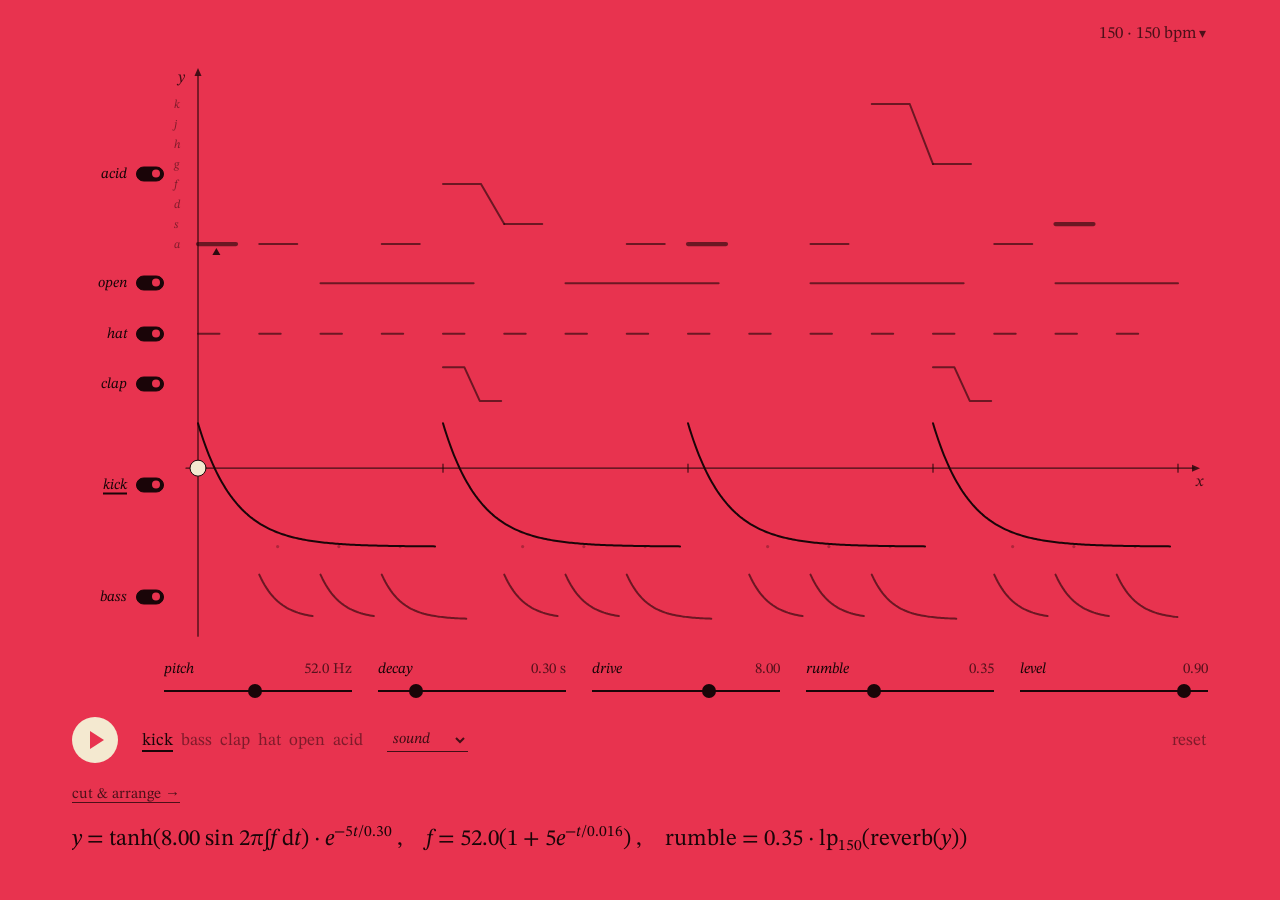
==== commit e1e2792f: "Tracks as boxes: click plays once, double-click loops - Every saved slot shows as a box with its nam" ====
--- a/index.html
+++ b/index.html
@@ -99,9 +99,16 @@
 .clip button[aria-pressed]{text-decoration:none;max-width:210px;overflow:hidden;text-overflow:ellipsis;white-space:nowrap}
 .clip .arrow{opacity:.35;margin:0 -2px 0 2px}
 #tw{position:static;width:100%;height:56px;cursor:ew-resize;touch-action:none}
-#track.empty .k,#track.empty #t-match,#track.empty #t-listen{display:none}
-#t-slot{max-width:170px}
-#t-sum{font-style:italic;opacity:.6;font-variant-numeric:tabular-nums}
+#track{gap:8px}
+#track.empty .k,#track.empty #t-match{display:none}
+#t-list{display:flex;flex-wrap:wrap;gap:8px}
+/* a track: click plays it once, double-click loops it (shown by the border) */
+.tbox{position:relative;opacity:.75;text-align:left;padding:6px 12px 8px;border:1.5px solid transparent;border-radius:6px;background:color-mix(in srgb,var(--ink) 9%,transparent);font-size:15px;min-width:92px;overflow:hidden;text-decoration:none!important}
+.tbox:hover{opacity:1}
+.tbox.loop{border-color:var(--ink);opacity:1}
+.tbox.on{opacity:1}
+.tbox small{display:block;opacity:.65;font-size:12px;font-variant-numeric:tabular-nums}
+.tbox i{position:absolute;left:0;bottom:0;height:3px;width:0;background:var(--dot)}
 a{color:inherit;text-underline-offset:4px;opacity:.75}a:hover{opacity:1}
 #knobs{padding-left:92px;display:grid;grid-template-columns:repeat(auto-fit,minmax(150px,1fr));gap:6px 26px}
 .k label{display:flex;justify-content:space-between;font-style:italic;font-size:15px}
@@ -143,15 +150,12 @@
     <button id="reset" title="forget your changes and load the default patterns and sounds">reset</button>
   </div>
 
-  <section id="track" aria-label="Background track">
+  <section id="track" aria-label="Your tracks">
+    <div id="t-list" role="group" aria-label="Tracks: click to play once, double-click to loop"></div>
     <div class="trow">
-      <button class="tgl" id="t-on" aria-pressed="true" title="play the track with the song"><span class="nm">track</span><span class="sw"><i></i></span></button>
-      <button id="t-listen" title="hear the pieces in order, without the song">listen</button>
       <div class="k"><label for="t-filter">filter<output id="t-filterv"></output></label><input id="t-filter" type="range" min="-1" max="1" step=".01"></div>
       <div class="k"><label for="t-level">level<output id="t-levelv"></output></label><input id="t-level" type="range" min="0" max="1" step=".01"></div>
-      <button id="t-match" aria-pressed="true" title="change the track's speed so it lines up with the bars">match beat</button>
-      <select id="t-slot" aria-label="Which saved slot plays"></select>
-      <span id="t-sum"></span>
+      <button id="t-match" aria-pressed="true" title="change a track's speed so it lines up with the bars">match beat</button>
       <a id="t-edit" href="editor.html">cut &amp; arrange →</a>
     </div>
   </section>
@@ -438,38 +442,34 @@
    match beat: one piece with a steady beat is sped up or slowed to the song's tempo (speed = song bpm / track bpm).
    Otherwise the speed is nudged (at most ~15%) so the row lasts a whole number of bars.
    filter knob x: left of centre lowpass 20000·(1/100)^(−x) Hz, right of centre highpass 20·200^x Hz. */
-const TR={slot:0,slots:[],on:true,filter:0,level:.6,match:true,files:{},clips:[],cur:0,bpm:0,srcs:[],plan:[],rate:1,solo:false,bar:0};
-const clip=()=>TR.clips[TR.cur];
-const trackLen=()=>TR.clips.reduce((x,c)=>x+c.b-c.a,0);
-function trackPlan(){
-  const len=trackLen(),barLen=240/bpm;let rate=1,n=Math.max(1,Math.ceil(len/barLen-.01));
+const TR={slots:[],loops:[],from:{},live:{},bpm:{},filter:0,level:.6,match:true,files:{},bar:0};
+const slotLen=i=>TR.slots[i]?TR.slots[i].clips.reduce((x,c)=>x+c.b-c.a,0):0;
+// speed and loop length (in bars) for one track
+function slotPlan(i){
+  const len=slotLen(i),barLen=240/bpm,tb=TR.bpm[i];let rate=1,n=Math.max(1,Math.ceil(len/barLen-.01));
   if(TR.match){
-    if(TR.bpm){rate=bpm/TR.bpm;while(rate>1.42)rate/=2;while(rate<.71)rate*=2;n=Math.max(1,Math.round(len/rate/barLen))}
+    if(tb){rate=bpm/tb;while(rate>1.42)rate/=2;while(rate<.71)rate*=2;n=Math.max(1,Math.round(len/rate/barLen))}
     else{const k=Math.max(1,Math.round(len/barLen)),r=len/(k*barLen);if(r>.85&&r<1.18){rate=r;n=k}}
   }
   return {rate,n};
 }
-// schedule pieces back to back from time t. list = [{c: piece, from, len}] in file seconds
-function trackPlay(t,rate,list){
-  let at=t;TR.rate=rate;
-  for(const {c,from,len} of list){const f=TR.files[c.f];if(!f||len<.02)continue;
-    const s=ac.createBufferSource();s.buffer=f.buf;s.playbackRate.value=rate;chain(s,G(f.norm),N.tLp);s.start(at,from,len);
-    TR.srcs.push(s);TR.plan.push({c,t0:at,p0:from,end:at+len/rate});at+=len/rate}
-}
+// play a track's pieces back to back from time t
+function slotPlay(i,t){
+  slotStop(i,t);const {rate}=slotPlan(i),srcs=[];let at=t;
+  for(const c of TR.slots[i].clips){const f=TR.files[c.f],len=c.b-c.a;if(!f||len<.02)continue;
+    const s=ac.createBufferSource();s.buffer=f.buf;s.playbackRate.value=rate;chain(s,G(f.norm),N.tLp);s.start(at,c.a,len);srcs.push(s);at+=len/rate}
+  if(!srcs.length)return;
+  TR.live[i]={srcs,t0:t,end:at};
+  srcs[srcs.length-1].onended=()=>{if(!TR.live[i]||TR.live[i].srcs!==srcs)return;delete TR.live[i];
+    if(!playing&&TR.loops.includes(i))slotPlay(i,ac.currentTime+.02)};   // song stopped: a looping track repeats by itself
+}
+function slotStop(i,t){const L=TR.live[i];if(!L)return;for(const s of L.srcs)try{s.onended=null;t?s.stop(t):s.stop()}catch(e){}delete TR.live[i]}
+function trackStop(){for(const i of Object.keys(TR.live))slotStop(+i)}
+// every bar: looping tracks restart when their number of bars is up
 function trackFire(t){
-  if(!TR.clips.length||!TR.on||trackLen()<.05){TR.bar++;return}
-  const {rate,n}=trackPlan();
-  if(TR.bar++%n)return;
-  trackStop(t);trackPlay(t,rate,TR.clips.map(c=>({c,from:c.a,len:c.b-c.a})));
-}
-// listen: play pieces on their own, before or without the song
-function trackListen(list){
-  if(!list.length)return;initAudio();ac.resume();trackStop();
-  trackPlay(ac.currentTime+.02,trackPlan().rate,list);TR.solo=true;listenUI();
-  const last=TR.srcs[TR.srcs.length-1];if(last)last.onended=()=>{if(TR.srcs.includes(last))trackStop()};
-}
-function listenUI(){const el=document.getElementById('t-listen');if(el){el.textContent=TR.solo?'stop':'listen';el.setAttribute('aria-pressed',!!TR.solo)}}
-function trackStop(t){for(const s of TR.srcs)try{s.onended=null;t?s.stop(t):s.stop()}catch(e){}TR.srcs=[];TR.plan=[];TR.solo=false;listenUI()}
+  for(const i of TR.loops){if(slotLen(i)<.05)continue;if((TR.bar-(TR.from[i]||0))%slotPlan(i).n===0)slotPlay(i,t)}
+  TR.bar++;
+}
 function trackParams(){
   if(!ac)return;const x=TR.filter,now=ac.currentTime;
   N.tLp.frequency.setTargetAtTime(x<0?20000*Math.pow(.01,-x):20000,now,.02);
@@ -502,7 +502,7 @@
 function toggle(){
   initAudio();
   if(playing){clearTimeout(timer);playing=false;queue=[];trackStop();N.vca.gain.cancelScheduledValues(0);N.vca.gain.setTargetAtTime(0,ac.currentTime,.01)}
-  else{ac.resume();TR.bar=0;step=0;bar=nextBar!=null?nextBar:0;nextBar=null;nextT=ac.currentTime+.06;playing=true;tick()}
+  else{ac.resume();trackStop();TR.bar=0;TR.from={};step=0;bar=nextBar!=null?nextBar:0;nextBar=null;nextT=ac.currentTime+.06;playing=true;tick()}
   const pb=document.getElementById('play');pb.classList.toggle('on',playing);pb.setAttribute('aria-label',playing?'Stop':'Play');
 }
 
@@ -820,25 +820,40 @@
 addEventListener('blur',()=>held.clear());
 addEventListener('keyup',e=>{if(e.code==='Space')e.preventDefault()});
 /* ---------- track UI ----------
-   The cutting happens on editor.html. Both pages share the same saved pieces (localStorage) and files (IndexedDB). */
+   The tracks are cut on editor.html (one per slot). Here each one is a box: click plays it once,
+   double-click loops it. Both pages share the same storage (localStorage for the cuts, IndexedDB for the files). */
 const TKEY='techno-track';
 const mmss=t=>Math.floor(t/60)+':'+String(Math.floor(t%60)).padStart(2,'0');
 const trackRead=()=>{try{return JSON.parse(localStorage.getItem(TKEY))}catch(e){return null}};
-function trackSave(){try{const st=trackRead()||{v:3,slots:[{name:'',clips:TR.clips}],slot:0};   // the editor owns the slots; this page only changes the settings and which slot plays
-  if(!st.slots){st.v=3;st.slots=[{name:'',clips:st.clips||TR.clips}];st.slot=0}
-  Object.assign(st,{slot:TR.slot,filter:TR.filter,level:TR.level,match:TR.match,on:TR.on});localStorage.setItem(TKEY,JSON.stringify(st))}catch(e){}}
-function trackBeat(){const c=TR.clips[0];TR.bpm=TR.clips.length===1&&TR.files[c.f]?detectBpm(TR.files[c.f].buf,c.a,c.b):0}
+function trackSave(){try{const st=trackRead()||{v:3,slots:TR.slots,slot:0};   // the editor owns the slots; this page only saves its settings
+  if(!st.slots){st.v=3;st.slots=TR.slots;st.slot=0}
+  Object.assign(st,{loops:TR.loops,filter:TR.filter,level:TR.level,match:TR.match});localStorage.setItem(TKEY,JSON.stringify(st))}catch(e){}}
 function trackUI(){
-  const n=TR.clips.length;$('track').classList.toggle('empty',!n);
-  $('t-on').setAttribute('aria-pressed',TR.on);$('t-match').setAttribute('aria-pressed',TR.match);
-  $('t-filter').value=TR.filter;$('t-level').value=TR.level;
+  const used=TR.slots.map((x,i)=>i).filter(i=>slotLen(i)>0);
+  $('track').classList.toggle('empty',!used.length);
+  $('t-match').setAttribute('aria-pressed',TR.match);$('t-filter').value=TR.filter;$('t-level').value=TR.level;
   const x=TR.filter;$('t-filterv').textContent=Math.abs(x)<.02?'off':x<0?'low '+Math.round(20000*Math.pow(.01,-x))+' Hz':'high '+Math.round(20*Math.pow(200,x))+' Hz';
   $('t-levelv').textContent=TR.level.toFixed(2);
-  const used=TR.slots.map((x,i)=>[x,i]).filter(([x,i])=>x&&(x.clips.length||i===TR.slot));
-  $('t-slot').hidden=used.length<2;
-  $('t-slot').innerHTML=used.map(([x,i])=>`<option value="${i}"${i===TR.slot?' selected':''}>slot ${i+1}${x.name?' · '+x.name.replace(/</g,'&lt;'):''}</option>`).join('');
-  $('t-sum').textContent=n?`${n} piece${n>1?'s':''} · ${mmss(trackLen())}`:'no track yet';
-}
+  $('t-list').innerHTML=used.map(i=>`<button class="tbox${TR.loops.includes(i)?' loop':''}" data-i="${i}" aria-pressed="${TR.loops.includes(i)}" title="click: play once · double-click: loop">${(TR.slots[i].name||'track '+(i+1)).replace(/</g,'&lt;')}<small>${mmss(slotLen(i))}</small><i></i></button>`).join('');
+}
+// progress line along the bottom of a box while it sounds
+(function meter(){requestAnimationFrame(meter);if(!ac)return;const now=ac.currentTime;
+  for(const el of $('t-list').children){const L=TR.live[el.dataset.i],on=!!L&&now>=L.t0&&now<L.end;
+    el.classList.toggle('on',on);el.lastChild.style.width=on?(now-L.t0)/(L.end-L.t0)*100+'%':'0'}})();
+{let wait=null;
+  // click: play once (on the next beat if the song is running), or stop it if it is sounding
+  const once=i=>{initAudio();ac.resume();
+    if(TR.loops.includes(i)){TR.loops=TR.loops.filter(x=>x!==i);slotStop(i);trackUI();trackSave();return}
+    if(TR.live[i]){slotStop(i);return}
+    slotPlay(i,playing?nextT+((4-step%4)%4)*60/bpm/4:ac.currentTime+.02)};
+  // double-click: loop on or off
+  const loop=i=>{initAudio();ac.resume();
+    if(TR.loops.includes(i)){TR.loops=TR.loops.filter(x=>x!==i);slotStop(i)}
+    else{TR.loops.push(i);TR.from[i]=TR.bar;slotStop(i);if(!playing)slotPlay(i,ac.currentTime+.02)}
+    trackUI();trackSave()};
+  $('t-list').onclick=e=>{const b=e.target.closest('.tbox');if(!b)return;const i=+b.dataset.i;
+    if(e.detail>1)return;clearTimeout(wait);wait=setTimeout(()=>once(i),230)};
+  $('t-list').ondblclick=e=>{const b=e.target.closest('.tbox');if(!b)return;clearTimeout(wait);loop(+b.dataset.i)}}
 // decode a file and measure how much to boost it (norm)
 async function trackFile(id,data,name){
   try{
@@ -849,30 +864,30 @@
 }
 function idb(op,key,val){return new Promise(res=>{const rq=indexedDB.open('techno-track',1);rq.onupgradeneeded=()=>rq.result.createObjectStore('f');
   rq.onerror=()=>res(null);rq.onsuccess=()=>{const st=rq.result.transaction('f','readwrite').objectStore('f'),r=op==='all'?st.getAll():op==='put'?st.put(val,key):st.delete(key);r.onsuccess=()=>res(r.result);r.onerror=()=>res(null)}})}
-$('t-on').onclick=()=>{TR.on=!TR.on;if(!TR.on)trackStop();else TR.bar=0;trackUI();trackSave()};
-$('t-listen').onclick=()=>{if(TR.solo)trackStop();else trackListen(TR.clips.map(c=>({c,from:c.a,len:c.b-c.a})))};
-$('t-slot').onchange=e=>{TR.slot=+e.target.value;trackStop();trackSave();trackOpen();e.target.blur()};
-$('t-match').onclick=()=>{TR.match=!TR.match;TR.bar=0;trackUI();trackSave()};
+$('t-match').onclick=()=>{TR.match=!TR.match;trackUI();trackSave()};
 $('t-filter').oninput=e=>{TR.filter=+e.target.value;trackParams();trackUI();trackSave()};
 $('t-level').oninput=e=>{TR.level=+e.target.value;trackParams();trackUI();trackSave()};
-// load the saved pieces and their files. Runs at start and again when you come back from the editor
+// load the saved tracks and their files. Runs at start and again when you come back from the editor
 async function trackOpen(){
-  let st=trackRead();
-  if(st&&st.slots){TR.slot=Math.min(st.slot||0,st.slots.length-1);TR.slots=st.slots;st.clips=(st.slots[TR.slot]||{clips:[]}).clips}   // play the selected slot
+  const st=trackRead();
+  let slots=st&&st.slots?st.slots.map(x=>x||{name:'',clips:[]}):st&&st.clips?[{name:'',clips:st.clips}]:null;
+  const all=(slots||[]).flatMap(x=>x.clips);
   for(const k of (await idb('all'))||[])if(k&&k.data&&!TR.files[k.id||'old'])await trackFile(k.id||'old',k.data,k.name);
-  if(!TR.files.default&&(!st||!st.clips||st.clips.some(c=>c.f==='default')))try{const r=await fetch('tracks/default.mp3');if(r.ok)await trackFile('default',await r.arrayBuffer(),'default track')}catch(e){}
+  if(!TR.files.default&&(!slots||all.some(c=>c.f==='default')))try{const r=await fetch('tracks/default.mp3');if(r.ok)await trackFile('default',await r.arrayBuffer(),'default track')}catch(e){}
   // pieces cut from other files in the tracks folder (ids look like lib:name.mp3)
-  for(const c of (st&&st.clips)||[])if(c.f.startsWith('lib:')&&!TR.files[c.f])try{const r=await fetch('tracks/'+c.f.slice(4));if(r.ok)await trackFile(c.f,await r.arrayBuffer(),c.f.slice(4))}catch(e){}
-  if(st&&st.clips)Object.assign(TR,{clips:st.clips,cur:st.cur||0,filter:st.filter,level:st.level,match:st.match,on:st.on});
-  else{if(st&&st.filter!=null)Object.assign(TR,{filter:st.filter,level:st.level,match:st.match,on:st.on});
-    const id=TR.files.old?'old':TR.files.default?'default':null;                  // first run, or settings from the one-piece version
-    if(id&&!(st&&st.removed)){const dur=TR.files[id].buf.duration;TR.clips=[{f:id,a:st&&st.a<dur?st.a:0,b:st&&st.b?Math.min(st.b,dur):dur}]}}
-  TR.clips=TR.clips.filter(c=>TR.files[c.f]).map(c=>({f:c.f,a:c.a,b:Math.min(c.b,TR.files[c.f].buf.duration)}));
-  TR.bar=0;if(TR.clips.length)trackBeat();trackParams();trackUI();
+  for(const c of all)if(c.f.startsWith('lib:')&&!TR.files[c.f])try{const r=await fetch('tracks/'+c.f.slice(4));if(r.ok)await trackFile(c.f,await r.arrayBuffer(),c.f.slice(4))}catch(e){}
+  if(!slots){const id=TR.files.old?'old':TR.files.default?'default':null;slots=id?[{name:'',clips:[{f:id,a:0,b:TR.files[id].buf.duration}]}]:[]}   // first run
+  for(const x of slots)x.clips=x.clips.filter(c=>TR.files[c.f]).map(c=>({f:c.f,a:c.a,b:Math.min(c.b,TR.files[c.f].buf.duration)}));
+  trackStop();TR.slots=slots;
+  if(st){for(const k of ['filter','level','match'])if(st[k]!=null)TR[k]=st[k]}
+  // which tracks loop. Saves from before the boxes: the selected slot looped if the track switch was on
+  TR.loops=(st&&st.loops?st.loops:st&&st.on===false?[]:[st&&st.slot||0]).filter(i=>slotLen(i)>0);
+  TR.bpm={};slots.forEach((x,i)=>{const c=x.clips[0];if(x.clips.length===1&&TR.files[c.f])TR.bpm[i]=detectBpm(TR.files[c.f].buf,c.a,c.b)});
+  TR.from={};trackParams();trackUI();
 }
 trackUI();trackOpen();
 addEventListener('pageshow',e=>{if(e.persisted)trackOpen()});
-document.addEventListener('visibilitychange',()=>{if(!document.hidden)trackOpen()});
+document.addEventListener('visibilitychange',()=>{if(!document.hidden&&!playing)trackOpen()});
 {const i=load();const v=sel;setScene(SCENES[i]);select(v)}draw();
 </script>
 </body>
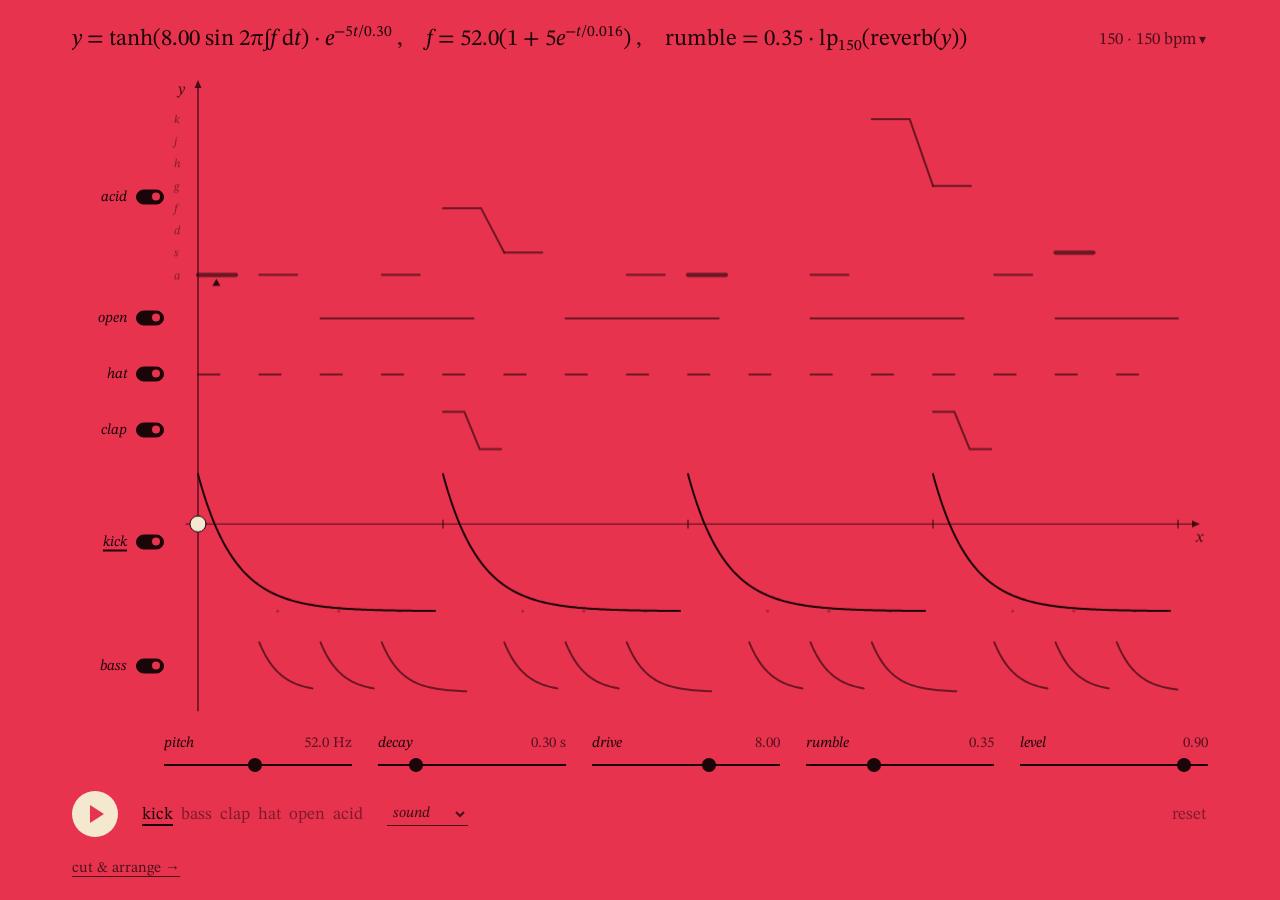
==== commit b02f6b37: "Formula moves to the header Co-Authored-By: Claude Fable 5.2 <noreply@anthropic.com>" ====
--- a/index.html
+++ b/index.html
@@ -21,7 +21,9 @@
   display:flex;flex-direction:column;transition:background .4s,color .4s;overflow:auto}
 .wrap{flex:1;display:flex;flex-direction:column;gap:14px;width:100%;max-width:1180px;margin:0 auto;padding:18px 22px 22px;min-height:560px}
 header,.bar{display:flex;flex-wrap:wrap;align-items:center;gap:6px 22px}
-header{position:relative;justify-content:flex-end;min-height:30px}
+header{position:relative;justify-content:flex-end;min-height:30px;flex-wrap:nowrap!important}
+header #formula{flex:1;min-width:0;min-height:0}
+#menuBtn{flex:none;white-space:nowrap}
 #menuBtn{opacity:.75;font-variant-numeric:tabular-nums}
 #menuBtn::after{content:" ▾";font-size:.8em}
 #menuBtn[aria-expanded="true"]{opacity:1}
@@ -124,6 +126,7 @@
 <body>
 <div class="wrap">
   <header>
+    <div id="formula" aria-live="off"></div>
     <button id="menuBtn" aria-haspopup="true" aria-expanded="false" aria-controls="menu"></button>
     <div id="menu" hidden>
       <div id="scenes" role="group" aria-label="Scene"></div>
@@ -159,7 +162,6 @@
       <a id="t-edit" href="editor.html">cut &amp; arrange →</a>
     </div>
   </section>
-  <div id="formula" aria-live="off"></div>
 </div>
 
 <script>
